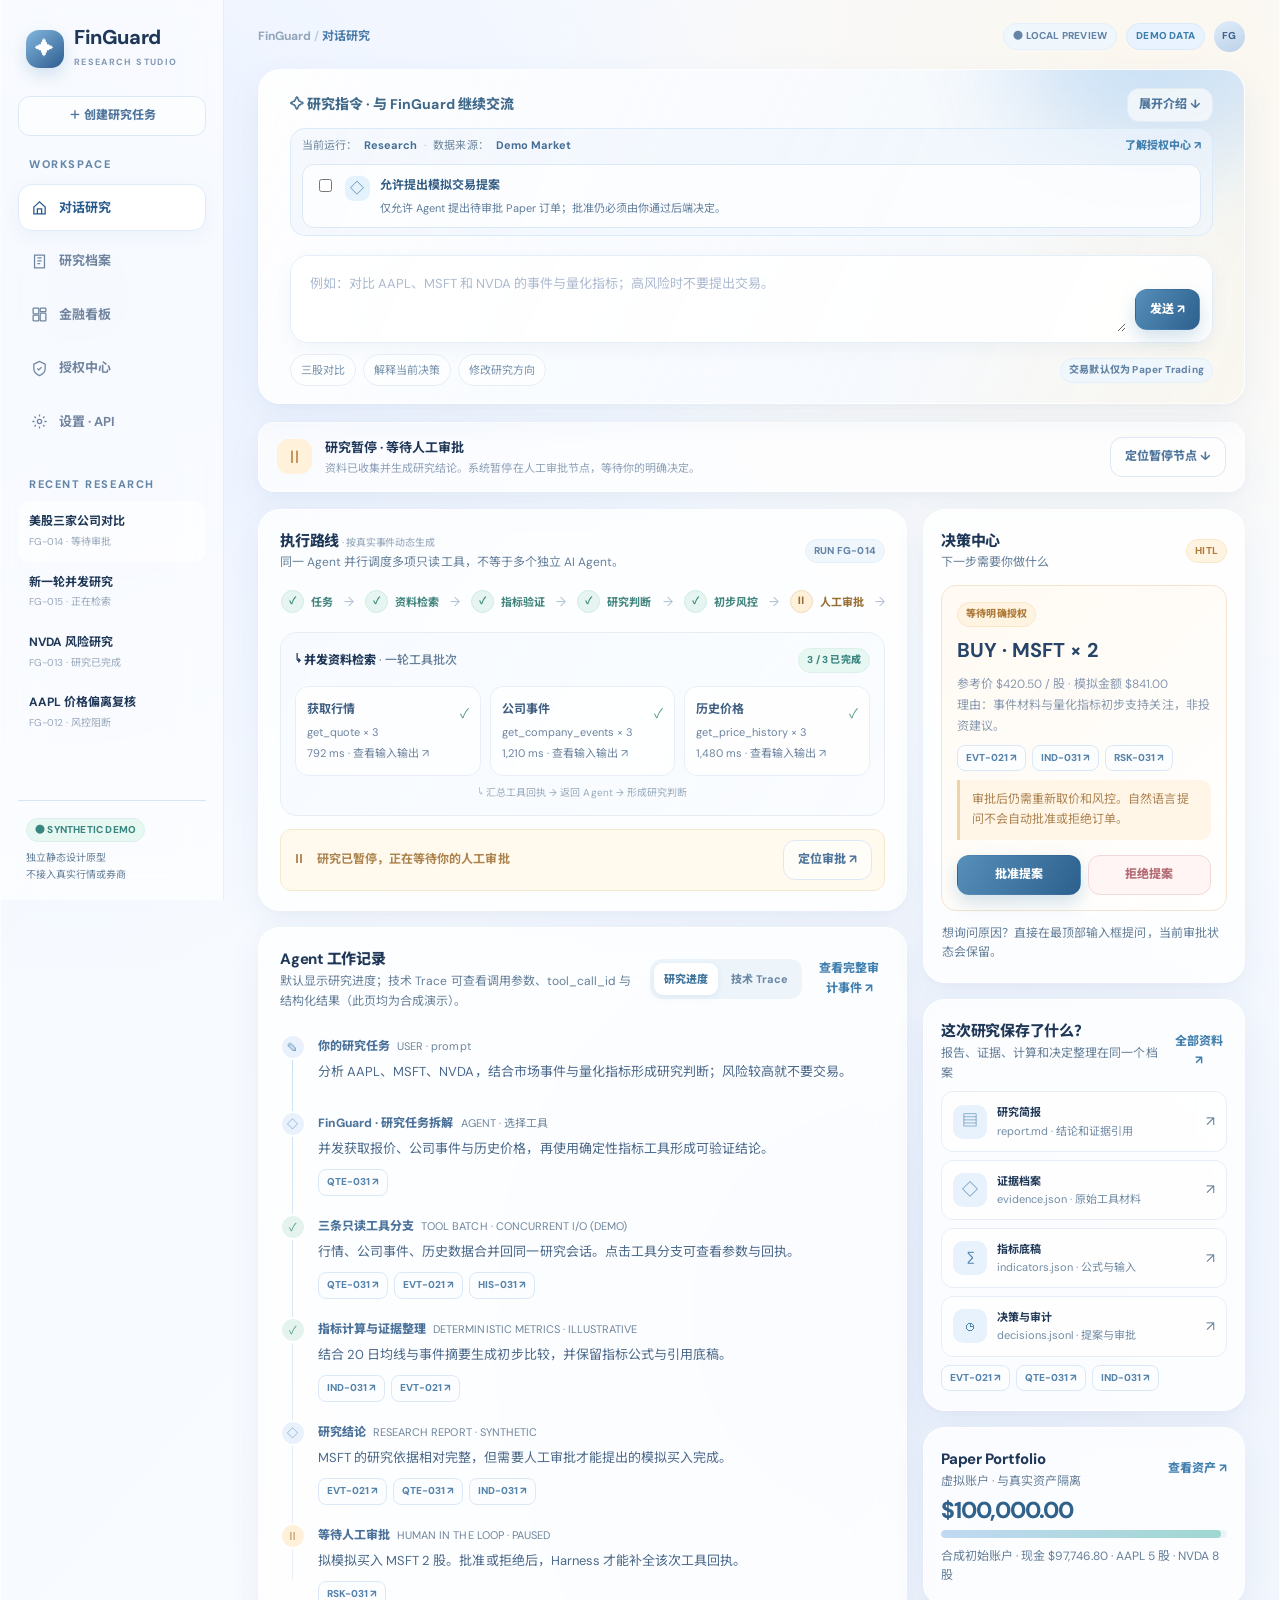
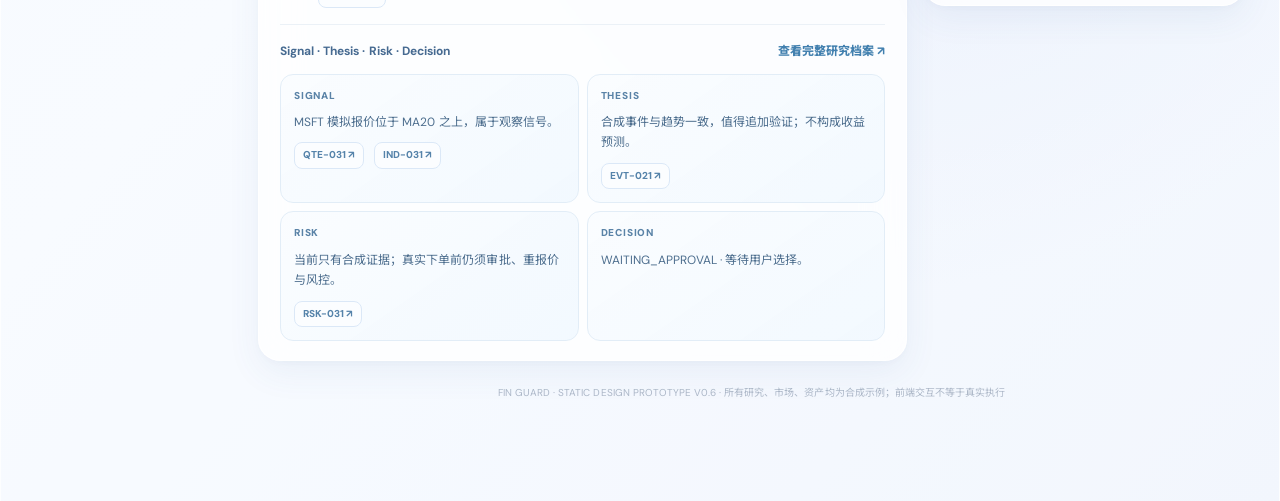
==== docs/index.html @ ef6d0bd1 "Publish original-layout static showcase and Chinese-first bilingual README" ====
<!DOCTYPE html>

<html lang="zh-CN">
<head>
<meta charset="utf-8"/><meta content="width=device-width,initial-scale=1" name="viewport"/>
<title>FinGuard Research Studio v0.6 · Research / Authorization</title>
<style>
@import url('https://fonts.googleapis.com/css2?family=DM+Sans:wght@400;500;600;700;800&family=Noto+Sans+SC:wght@400;500;600;700;800&display=swap');
:root{--ink:#203858;--muted:#8392aa;--mid:#596f8e;--blue:#407da9;--navy:#214c79;--mint:#368d81;--danger:#bf6876;--orange:#c18c4e;--line:rgba(139,162,195,.21);--paper:rgba(255,255,255,.77);--panel:rgba(255,255,255,.69);--shadow:0 12px 34px rgba(55,96,154,.07),0 3px 8px rgba(73,104,139,.027);--radius:22px}
*{box-sizing:border-box}html{scroll-behavior:smooth}body{margin:0;min-height:100vh;background:radial-gradient(circle at 6% 14%,#e2ecff 0,transparent 32%),radial-gradient(circle at 90% 4%,#fef5e5 0,transparent 27%),radial-gradient(circle at 70% 62%,#e2eafa 0,transparent 37%),linear-gradient(130deg,#f4f8ff,#f8fbff 52%,#eff4fc);color:var(--ink);font:14px/1.65 'DM Sans','Noto Sans SC',sans-serif;letter-spacing:.03px}button,input,textarea,select{font:inherit}button{cursor:pointer}button:disabled{opacity:.55;cursor:not-allowed}button:focus-visible,input:focus-visible,textarea:focus-visible,select:focus-visible{outline:3px solid #82b6e6;outline-offset:2px}
a{color:inherit;text-decoration:none}.hidden{display:none!important}.app{min-height:100vh;display:flex;max-width:1900px;margin:auto;border-inline:1px solid rgba(255,255,255,.8);background:rgba(247,250,255,.36);box-shadow:0 0 90px rgba(102,147,199,.075)}.side{width:223px;min-width:223px;background:rgba(255,255,255,.58);border-right:1px solid rgba(166,189,215,.21);padding:26px 17px 17px;display:flex;flex-direction:column;position:sticky;top:0;height:100vh;backdrop-filter:blur(22px);z-index:20}.brand{display:flex;align-items:center;gap:10px;padding:0 8px 24px}.brandicon{height:38px;width:38px;display:grid;place-items:center;border-radius:13px;color:#fff;background:linear-gradient(140deg,#83b7dd,#2e5d91);box-shadow:0 7px 16px #8fb6d45e;font-size:19px}.brandname{font-weight:800;letter-spacing:-.4px;font-size:20px;line-height:1.15}.brand small{font-size:9px;letter-spacing:1.35px;color:#859bb4;font-weight:800}.eyebrow{font-size:10px;color:#9aaac0;letter-spacing:1.6px;font-weight:800;text-transform:uppercase}.navsection{margin:19px 11px 8px}.navitem{display:flex;align-items:center;gap:11px;border:1px solid transparent;color:#7185a0;padding:12px;border-radius:14px;width:100%;background:transparent;text-align:left;margin:3px 0;font-weight:700;font-size:13px}.navitem svg{width:17px;height:17px;stroke:currentColor;flex-shrink:0}.navitem.active{background:rgba(255,255,255,.92);border-color:#dfebf8;color:#285b8d;box-shadow:0 5px 17px #6e9cc515}.navitem:hover{background:#fff9}.runitem{display:block;width:100%;text-align:left;border:0;background:transparent;border-radius:12px;padding:11px;color:var(--ink)}.runitem b{font-size:12px;display:block}.runitem span{display:block;font-size:10px;color:#98a7ba;margin-top:2px}.runitem.active,.runitem:hover{background:#fff9}.sidebottom{margin-top:auto;border-top:1px solid #d8e5f1;padding:16px 8px 0}.chip{display:inline-flex;align-items:center;gap:5px;padding:4px 9px;border-radius:999px;font-size:10px;font-weight:800;letter-spacing:.2px;background:#eff6fc;color:#6384a6;border:1px solid #e5f0fa}.chip.teal{background:#e7f7f1;color:#38867f;border-color:#dcf0e9}.chip.orange{background:#fff3e2;color:#af7b39;border-color:#fae6c9}.chip.red{background:#fff0f1;color:#ba6c73;border-color:#f4dddf}.chip.blue{background:#e8f3ff;color:#3c7daa;border-color:#daeaf8}.chip.tiny{font-size:9px;padding:3px 8px}.sidebottom .muted{font-size:10px;margin-top:8px}.main{min-width:0;flex:1;padding:0 34px 75px}.topbar{display:flex;align-items:center;justify-content:space-between;padding:21px 0 17px}.crumb{color:#91a4b9;font-size:12px;font-weight:700}.crumb strong{color:#4979a6}.topright{display:flex;align-items:center;gap:9px}.avatar{width:31px;height:31px;border-radius:50%;display:grid;place-items:center;background:linear-gradient(160deg,#deedf8,#bed1e9);color:#42618c;font-size:10px;font-weight:800}.content{max-width:1470px;margin:0 auto}.panel{background:var(--paper);border:1px solid rgba(255,255,255,.95);box-shadow:var(--shadow);border-radius:var(--radius);backdrop-filter:blur(20px)}.page{display:none}.page.active{display:block}.between{display:flex;align-items:center;justify-content:space-between;gap:12px}.muted{color:var(--muted)}.small{font-size:12px}.xsmall{font-size:11px}.h1{font-size:29px;font-weight:800;letter-spacing:-1px;line-height:1.38;margin:7px 0 6px}.subhead{font-size:13px;color:#8b9bb2}.heading{font-size:15px;font-weight:800;letter-spacing:-.23px}.headline{font-size:18px;font-weight:800;line-height:1.5}.btn{border:1px solid #dce8f4;background:#fff9;color:#50769d;display:inline-flex;align-items:center;justify-content:center;gap:7px;padding:9px 14px;border-radius:12px;font-weight:800;font-size:12px;min-height:37px;white-space:nowrap}.btn:hover{background:#f6fbff;transform:translateY(-1px)}.btn.primary{color:white;background:linear-gradient(120deg,#568fb9,#2d608d);border-color:transparent;box-shadow:0 8px 18px #4b8db53f}.btn.primary:hover{filter:brightness(1.05)}.btn.danger{background:#fff5f4;color:#b46b74;border-color:#f1d9d9}.btn.ghost{border:0;background:transparent}.btn.flat{background:#edf5fc}.btn:active{transform:translateY(0)}.iconbtn{border:0;background:transparent;color:#7e97b0;font-size:17px;padding:4px 7px}.link{border:0;padding:0;background:none;color:#4280af;font-weight:800;font-size:12px;cursor:pointer}.link:hover{text-decoration:underline}.tagline{font-size:10px;color:#6191bd;letter-spacing:1.45px;font-weight:800}.hero{position:relative;padding:29px 31px 26px;overflow:hidden;background:linear-gradient(115deg,rgba(255,255,255,.92),rgba(245,249,255,.76) 65%,rgba(248,245,235,.73))}.hero:after{content:"";position:absolute;width:290px;height:210px;right:-60px;top:-120px;background:#b9d7f6b9;filter:blur(55px);border-radius:50%;pointer-events:none}.hero>*{position:relative;z-index:1}.compose{display:flex;align-items:stretch;gap:9px;background:rgba(255,255,255,.87);padding:10px;border-radius:18px;border:1px solid #e5eef9;box-shadow:0 6px 17px rgba(75,111,150,.055);margin:19px 0 11px}.compose textarea{min-height:66px;max-height:180px;resize:vertical;border:0;outline:0;background:transparent;color:var(--ink);width:100%;padding:7px 9px;line-height:1.65;font-size:13px}.compose textarea::placeholder{color:#acbad0}.compose .btn{align-self:flex-end;min-height:41px;margin:0 2px 2px 0;border-radius:12px}.quick{display:flex;gap:7px;flex-wrap:wrap}.quick button{padding:6px 10px;border-radius:999px;border:1px solid #e6edf7;background:#ffffff80;color:#7590ab;font-size:11px;cursor:pointer}.quick button:hover{background:#fff;color:#3c6f9a}.statusbar{display:flex;align-items:center;gap:13px;background:rgba(255,255,255,.66);border:1px solid #ffffffbd;padding:13px 18px;border-radius:16px;margin:18px 0 17px;box-shadow:var(--shadow)}.statusicon{width:35px;height:35px;border-radius:12px;background:#fff1da;color:#b9833f;display:grid;place-items:center;font-size:17px;flex-shrink:0}.statusicon.ok{background:#e2f4ed;color:#438a72}.statusicon.run{background:#e5f0ff;color:#5288bc}.statusicon.no{background:#fff0ee;color:#bb7373}.statusbar .text{flex:1;min-width:0}.statusbar .text b{font-size:13px}.statusbar .text small{color:#8ea1b7;font-size:11px;display:block}.workgrid{display:grid;grid-template-columns:minmax(0,1fr) 322px;gap:16px;align-items:start}.stack{display:flex;flex-direction:column;gap:16px;min-width:0}.cardpad{padding:19px 21px}.stageflow{display:flex;align-items:center;gap:4px;overflow-x:auto;scrollbar-width:thin;padding:17px 1px 12px}.stage{display:flex;align-items:center;gap:7px;white-space:nowrap;min-width:max-content;flex-shrink:0;color:#a0afbf;font-size:11px;font-weight:750}.stage .num{border-radius:50%;height:23px;width:23px;display:grid;place-items:center;border:1px solid #d9e5ef;background:#f5f9fd;font-size:10px}.stage.done{color:#43857f}.stage.done .num{background:#e6f5f1;border-color:#cfebe1;color:#3f8d7b}.stage.now{color:#986e35}.stage.now .num{background:#fff0d9;border-color:#f0dcbd}.arr{padding:0 7px;color:#afc1d4;font-size:13px}.lane{border:1px solid #e7edf5;border-radius:17px;background:linear-gradient(125deg,#f6faffdd,#f8fbffba);padding:15px 14px 14px;margin-top:7px}.lanehead{display:flex;justify-content:space-between;align-items:center;gap:8px;font-size:12px;font-weight:800}.branchgrid{display:grid;grid-template-columns:repeat(3,minmax(0,1fr));gap:9px;margin-top:13px}.branch{background:#ffffffcb;border:1px solid #e8eff9;text-align:left;border-radius:13px;padding:12px 11px;min-height:90px;color:#405f82;transition:.17s}.branch:hover{box-shadow:0 9px 19px rgba(90,129,170,.1);transform:translateY(-2px)}.branch b{font-size:12px;display:block}.branch span{font-size:10px;color:#94a6bb;display:block;margin-top:4px;line-height:1.5}.branch .state{float:right;color:#4e9985;font-size:13px}.branch.wait .state{color:#ba934b}.lanefoot{text-align:center;color:#97aabd;font-size:10px;margin-top:9px}.pause-strip{margin-top:13px;border:1px solid #f5e8d1;background:#fff8ebcf;color:#ac834d;display:flex;align-items:center;justify-content:space-between;gap:10px;padding:10px 12px;border-radius:11px;font-size:11px;font-weight:700}.feed{position:relative;padding-top:5px}.feed:before{position:absolute;top:27px;bottom:29px;left:12px;width:1px;background:linear-gradient(#cfe1f0,#e7eff7);content:""}.event{display:flex;align-items:flex-start;gap:12px;margin:18px 0;position:relative}.event:last-child{margin-bottom:3px}.dot{height:26px;width:26px;flex-shrink:0;display:grid;place-items:center;color:#6194bd;background:#e9f2fc;border:2px solid #fff;border-radius:50%;font-size:11px;position:relative;z-index:1}.dot.done{background:#e4f3ed;color:#539b86}.dot.wait{background:#fff0d9;color:#bb8d55}.dot.no{background:#fdecec;color:#bd6e7a}.bubble{flex:1;min-width:0}.eventtitle{font-weight:800;color:#4b729a;font-size:12px}.eventmeta{font-size:10px;color:#9baac0;margin-left:7px}.eventp{font-size:12px;color:#667c98;margin:3px 0 9px}.evidences{display:flex;gap:6px;flex-wrap:wrap;margin-top:8px}.ref{border:1px solid #dbe8f7;background:#fbfdff;color:#5583aa;font-size:10px;font-weight:800;padding:4px 8px;border-radius:8px;cursor:pointer}.ref:hover{border-color:#a6c9e5;background:#eff7ff}.quietbox{background:#f0f6fd;border-left:3px solid #b8d0ed;border-radius:0 10px 10px 0;padding:10px 12px;font-size:11px;color:#7089a4;margin-top:9px}.quietbox.warm{background:#fff6e8;border-color:#edd4a6;color:#ad8351}.rightcard{padding:19px 17px}.approval{border:1px solid #f3e5d0;background:linear-gradient(135deg,#fff9f0d9,#ffffffea);border-radius:15px;padding:15px;margin-top:12px}.approval h3{font-size:20px;margin:7px 0;color:#274568}.approval .desc{font-size:11px;color:#8a9ab0;line-height:1.75}.approval .actions{display:flex;gap:7px;margin-top:15px}.approval .actions .btn{flex:1}.sidefile{display:flex;align-items:center;gap:10px;padding:11px;border:1px solid #e8eef6;border-radius:12px;background:#fff9;margin-top:8px;text-align:left;width:100%;color:var(--ink)}.sidefile:hover{border-color:#b2d1e9;background:#fff}.fileicon{width:34px;height:34px;border-radius:10px;background:#e8f2fd;display:grid;place-items:center;color:#5186ac;font-size:16px;flex-shrink:0}.sidefile b{display:block;font-size:11px}.sidefile small{display:block;color:#a2b1c1;font-size:10px}.portfolio-num{font-size:23px;font-weight:800;letter-spacing:-1px;color:#2f618a}.bar{height:8px;background:#ecf4fb;border-radius:30px;overflow:hidden}.bar>span{display:block;height:100%;background:linear-gradient(90deg,#c1d9f3,#9fd7d1);border-radius:30px}.prompt-panel{display:none;margin:14px 0 4px;padding:13px;border:1px solid #f0dcbd;background:#fff7e8;border-radius:13px;color:#8f6d40;font-size:11px}.prompt-panel.show{display:block}.mini-actions{display:flex;gap:8px;margin-top:10px;flex-wrap:wrap}.dossier-layout{display:grid;grid-template-columns:235px minmax(0,1fr) 280px;gap:16px;align-items:start;margin-top:18px}.doc-list{padding:14px}.docrow{border:1px solid transparent;border-radius:13px;background:transparent;width:100%;text-align:left;padding:12px;color:#4c6d92;margin-top:8px}.docrow.active{border-color:#e2edf9;background:#fff}.docrow:hover{background:#fff}.docrow b{font-size:12px;display:block}.docrow small{font-size:10px;color:#9aaabd}.report{padding:29px}.report h2{font-size:23px;letter-spacing:-.6px;margin:8px 0 10px}.report h3{font-size:14px;margin:21px 0 8px}.report p{font-size:12px;line-height:1.9;color:#647b97}.takeaway{background:linear-gradient(115deg,#eff6fe,#f8fbff);padding:17px;border:1px solid #e8f1fb;border-radius:14px}.claim{margin-top:13px;border-bottom:1px solid #edf1f6;padding-bottom:11px}.claim p{margin:0 0 8px}.source-card{display:block;width:100%;border:1px solid #e5eef7;background:#ffffffc2;border-radius:13px;padding:12px;margin-top:9px;text-align:left;color:#537399}.source-card:hover{background:#fff;border-color:#b3d4ed}.source-card b{font-size:11px;display:block}.source-card small{font-size:10px;color:#96a6bb}.docshelf{padding:17px}.artifact{display:flex;align-items:center;justify-content:space-between;padding:11px 0;border-bottom:1px solid #ecf1f8;gap:8px}.artifact:last-child{border:0}.artifact b{font-size:11px}.artifact small{font-size:10px;color:#9caec3;display:block}.dashboard-top{display:grid;grid-template-columns:repeat(4,minmax(0,1fr));gap:13px;margin-top:20px}.stat{padding:18px 20px}.stat small{font-size:11px;color:#8ea0b7}.stat b{font-size:25px;letter-spacing:-.7px;display:block;margin-top:4px}.stat em{font-style:normal;font-size:10px;color:#86a2b3}.dashgrid{display:grid;grid-template-columns:minmax(0,1.7fr) minmax(270px,.85fr);gap:16px;align-items:start;margin-top:16px}.tickerbar{display:flex;gap:8px;flex-wrap:wrap}.ticker{border:1px solid #dfebf6;color:#6987a3;padding:7px 13px;background:#ffffffad;border-radius:11px;font-weight:800;font-size:11px}.ticker.active{background:#e9f3fe;color:#376e9c;border-color:#cfe3f7}.chart{width:100%;height:223px;margin:12px 0 0}.chart svg{width:100%;height:100%}.stocks{width:100%;border-collapse:collapse;margin-top:12px;font-size:12px}.stocks th{text-align:left;font-size:10px;color:#a4b1c2;font-weight:700;border-bottom:1px solid #e7eef5;padding:9px}.stocks td{padding:11px 9px;border-bottom:1px solid #edf2f7;color:#59718d}.stocks tr:last-child td{border:0}.positive{color:#398b7b!important}.negative{color:#b97577!important}.sources-spot{padding:15px;background:#f5f9fe;border-radius:13px;font-size:12px;color:#6d86a1}.notice{margin-top:16px;color:#a1aec2;font-size:10px}.footer{padding:24px 0;text-align:center;color:#adb8c8;font-size:10px}.drawer-back{position:fixed;inset:0;background:rgba(45,66,99,.28);backdrop-filter:blur(5px);z-index:50;display:none}.drawer-back.open{display:block}.drawer{position:absolute;right:0;top:0;bottom:0;width:min(490px,100vw);overflow:auto;background:linear-gradient(155deg,#f9fcff,#edf5fe);box-shadow:-25px 0 55px #34578422;padding:25px 28px}.detail-block{background:#ffffffa8;border:1px solid #e4edf7;border-radius:13px;padding:13px;margin-top:12px}.detail-block h4{margin:0 0 7px;font-size:12px}.detail-block pre{font-size:11px;line-height:1.7;color:#5f7996;white-space:pre-wrap;word-break:break-all;max-height:260px;overflow:auto;margin:0}.detail-meta{display:grid;grid-template-columns:100px minmax(0,1fr);gap:10px;font-size:12px;padding:11px 0;border-bottom:1px solid #e3eef8}.detail-meta span{color:#91a4b9}.detail-meta b{font-weight:700;overflow-wrap:anywhere}.toast{position:fixed;bottom:23px;left:50%;transform:translateX(-50%) translateY(30px);background:#335c83;color:#fff;border-radius:13px;padding:11px 19px;z-index:80;font-size:12px;box-shadow:0 16px 30px #254d7660;opacity:0;transition:opacity .2s,transform .2s;pointer-events:none}.toast.show{opacity:1;transform:translateX(-50%) translateY(0)}.mobilebar{display:none}
@media(max-width:1210px){.main{padding:0 20px 50px}.workgrid{grid-template-columns:minmax(0,1fr) 286px}.dossier-layout{grid-template-columns:200px minmax(0,1fr)}.dossier-layout>.stack:last-child{grid-column:1/-1;display:grid;grid-template-columns:repeat(2,minmax(0,1fr))}.dashgrid{grid-template-columns:1fr}}
@media(max-width:980px){.side{width:73px;min-width:73px;padding-inline:9px}.brand{padding-inline:8px}.brandname,.brand small,.side .navsection,.navitem span,.sidebottom,.side .runitem,.side #newTaskBtn span{display:none}.navitem{justify-content:center;padding:13px 9px}.navitem svg{width:19px;height:19px}.workgrid{grid-template-columns:1fr}.rightcol{display:grid;grid-template-columns:repeat(2,minmax(0,1fr));gap:14px}.rightcol>.panel:last-child{grid-column:1/-1}}
@media(max-width:670px){body{font-size:13px}.app{display:block}.side{display:none}.main{padding:0 12px 90px}.topbar{padding:13px 5px 13px}.h1{font-size:23px}.hero{padding:21px 17px}.hero .subhead{font-size:11px}.compose textarea{min-height:70px}.statusbar{align-items:flex-start;padding:12px}.statusbar .text b{font-size:12px}.statusbar .text small{font-size:10px}.workgrid,.rightcol,.dossier-layout,.dashgrid{display:block}.stack,.rightcol{display:flex;flex-direction:column;gap:13px}.workgrid>.rightcol{margin-top:13px}.dossier-layout>.panel,.dossier-layout>.stack{margin-top:13px}.dossier-layout>.stack:last-child{display:flex}.cardpad{padding:17px 15px}.branchgrid{grid-template-columns:1fr;gap:6px}.branch{min-height:54px;padding:8px 10px}.branch span{display:inline;margin-left:4px}.panel{border-radius:19px}.pause-strip{align-items:flex-start}.dashboard-top{grid-template-columns:repeat(2,minmax(0,1fr));gap:9px}.stat{padding:14px}.stat b{font-size:19px}.stocks{font-size:11px}.report{padding:20px 17px}.mobilebar{position:fixed;left:0;right:0;bottom:0;padding:9px 10px calc(9px + env(safe-area-inset-bottom));background:#fffffff0;display:flex;justify-content:space-around;z-index:30;border-top:1px solid #e2edf8;backdrop-filter:blur(18px)}.mobilebar button{border:0;background:transparent;display:flex;align-items:center;flex-direction:column;gap:1px;color:#899eb5;font-size:10px;font-weight:700}.mobilebar button.active{color:#3a78aa}.mobilebar span{font-size:20px}.footer{padding-bottom:23px}.stageflow{gap:0}.topright .chip:nth-child(1){display:none}.pause-strip .btn{padding:7px}}

/* FinGuard v0.5: configuration UX follows the original glass design. Static preview only. */
.settings-head{padding:30px 31px;margin-bottom:17px;background:linear-gradient(125deg,rgba(255,255,255,.93),rgba(239,247,255,.82) 65%,rgba(255,247,229,.64));position:relative;overflow:hidden}
.settings-head:after{content:'';position:absolute;width:270px;height:270px;border-radius:50%;filter:blur(45px);background:rgba(169,207,247,.28);right:-70px;top:-150px;pointer-events:none}
.settings-head>*{position:relative;z-index:1}
.settings-status{display:flex;flex-wrap:wrap;gap:9px;margin-top:18px}
.settings-status span{background:rgba(255,255,255,.73);border:1px solid #e4edf8;border-radius:12px;padding:8px 12px;font-size:11px;color:#7187a5;box-shadow:0 4px 12px #7fa5c50b}
.settings-status strong{color:#3b638f}
.settings-layout{display:grid;grid-template-columns:minmax(0,1.65fr) minmax(260px,1fr);gap:16px;align-items:start}
.settings-col{display:flex;flex-direction:column;gap:16px;min-width:0}
.settings-card{padding:24px;backdrop-filter:blur(22px)}
.settings-cardhead{display:flex;align-items:center;justify-content:space-between;gap:12px;margin-bottom:18px}
.settings-cardhead small{display:block;font-size:11px;color:#91a1b5;font-weight:500;margin-top:2px}
.settings-sectionlabel{font-size:10px;font-weight:800;letter-spacing:1.2px;color:#8a9db6;margin:16px 0 10px}
.setting-field{display:flex;flex-direction:column;gap:6px;margin-bottom:14px;min-width:0}
.setting-field label{font-size:12px;color:#647e9d;font-weight:750}
.setting-field input,.setting-field select{width:100%;background:rgba(255,255,255,.79);border:1px solid #dce8f5;color:#315577;border-radius:13px;padding:12px 13px;outline:none;min-height:45px;box-shadow:inset 0 1px 2px rgba(114,154,190,.025)}
.setting-field input:focus,.setting-field select:focus{border-color:#8cb6e0;box-shadow:0 0 0 3px rgba(105,162,214,.15)}
.setting-field .help{font-size:11px;color:#96a9bd;line-height:1.5}
.setting-grid{display:grid;grid-template-columns:repeat(2,minmax(0,1fr));gap:0 13px}
.setting-inputrow{display:flex;gap:8px;align-items:center}
.setting-inputrow input{min-width:0;flex:1}
.setting-inputrow button{white-space:nowrap;align-self:stretch}
.setting-btnrow{display:flex;align-items:center;flex-wrap:wrap;gap:10px;padding-top:4px}
.setting-choice{display:flex;gap:11px;align-items:flex-start;border:1px solid #e1eaf5;background:rgba(255,255,255,.67);padding:14px;border-radius:15px;cursor:pointer;transition:.2s}
.setting-choice+.setting-choice{margin-top:9px}
.setting-choice:hover{border-color:#b9d4f0;background:#fff}
.setting-choice input{accent-color:#538dbd;margin-top:4px}
.setting-choice b{display:block;color:#375c80;font-size:13px}
.setting-choice small{display:block;font-size:11px;color:#8ca0b5;line-height:1.6;margin-top:3px}
.setting-choice.active{border-color:#9bc5e8;background:#edf7ffbb}
.setting-note{border-radius:14px;background:rgba(239,246,255,.88);border:1px solid #dfeaf7;padding:12px 13px;font-size:12px;color:#617d9c;line-height:1.75}
.setting-note.warn{background:rgba(255,248,235,.82);border-color:#f3e6d1;color:#9b7b48}
.setting-note.good{background:rgba(235,250,247,.88);border-color:#d7eee9;color:#368b80}
.setting-checklist{display:flex;flex-direction:column;gap:11px;font-size:12px;color:#617d99}
.setting-checklist div{display:flex;gap:8px;align-items:flex-start}
.setting-icon{color:#6f9cbc;font-weight:800}
.setting-summary{background:rgba(250,253,255,.72);border:1px solid #e5edf6;border-radius:14px;padding:14px;font-size:12px;color:#6e86a0;line-height:1.85}
.setting-summary .keyvalue{display:flex;justify-content:space-between;gap:12px;border-bottom:1px solid #e9f0f7;padding:7px 0}
.setting-summary .keyvalue:last-child{border:0}
.setting-summary b{color:#355e84;font-weight:800}
.setting-code{margin:0;white-space:pre-wrap;overflow-wrap:anywhere;background:#edf4fb;color:#58779a;border-radius:13px;padding:13px;font:11px/1.8 ui-monospace,SFMono-Regular,Consolas,monospace}
.setting-onboard{display:flex;gap:10px;align-items:flex-start;padding:12px 0;border-bottom:1px solid #edf2f7}
.setting-onboard:last-child{border:0}
.setting-num{display:grid;place-items:center;width:27px;height:27px;flex-shrink:0;border-radius:10px;background:#e4f0fb;color:#5784b3;font-size:11px;font-weight:850}
.setting-onboard b{display:block;font-size:12px;color:#476786}
.setting-onboard small{display:block;font-size:11px;color:#92a5b7;line-height:1.7;margin-top:2px}
#settingsPreviewKeyStatus{word-break:break-word}
@media(max-width:1050px){.settings-layout{grid-template-columns:1fr}}
@media(max-width:670px){.settings-head{padding:23px 18px}.settings-card{padding:18px}.setting-grid{grid-template-columns:1fr}.setting-btnrow{align-items:stretch}.setting-btnrow .btn{flex:1}.settings-status{gap:6px}.settings-status span{font-size:10px}.settings-layout{gap:12px}}



/* FinGuard v0.6 delta: v0.5 visual system retained; readable, calm controls */
.xsmall{font-size:12px;color:#627d99}.muted{color:#657f99}.eyebrow{color:#6687a7;font-size:11px}.tagline{font-size:11px}.subhead{color:#637f9f;font-size:14px}.chip.tiny{font-size:10px}.eventmeta{font-size:11px;color:#6e859c}.eventp{font-size:13px;color:#4b698b;line-height:1.8}.approval .desc,.quietbox,.pause-strip{font-size:12px}.branch span{font-size:11px;color:#6d849f}.source-card small,.artifact small,.docrow small,.sidefile small{font-size:11px;color:#718ba4}.settings-cardhead small,.setting-choice small,.setting-onboard small{color:#70869f;font-size:12px}.notice{color:#68839f;font-size:12px}.setting-note{line-height:1.7}.btn:disabled, input:disabled,select:disabled{cursor:not-allowed}.btn:disabled{transform:none!important;filter:none!important;opacity:.56}.setting-choice.unavailable{background:#f3f7fb9c;border-color:#e5ebf2;opacity:.66;cursor:not-allowed}.setting-choice.unavailable input{pointer-events:none}.setting-choice.unavailable b{color:#6b849d}
.hero-toolbar{display:flex;justify-content:flex-end;align-items:center;gap:12px;margin-bottom:4px}.hero-toggle{background:#f4f8fbdc;border-color:#e3ebf5;min-height:31px;padding:6px 11px}.hero-compact-title{margin-right:auto;font-weight:800;color:#416989;font-size:14px}.hero.collapsed{padding-top:18px;padding-bottom:17px}.hero.collapsed .hero-intro{display:none}.hero.collapsed .hero-compact-title{display:block}.hero-intro .subhead{margin-bottom:0}
.run-mode-wrap{margin-top:15px;background:rgba(239,246,253,.6);border:1px solid rgba(217,233,248,.85);border-radius:15px;padding:13px 14px}.run-mode-head{display:flex;justify-content:space-between;gap:10px;align-items:start}.run-mode-head b{display:block;font-size:13px;color:#496d90}.run-mode-head small{display:block;font-size:11px;margin-top:4px;color:#6c86a1}.mode-options{display:grid;grid-template-columns:1fr 1fr;gap:10px;margin-top:11px}.mode-option{display:flex;gap:10px;align-items:flex-start;border:1px solid #dce8f5;border-radius:12px;background:rgba(255,255,255,.73);padding:11px 12px}.mode-option.selected{border-color:#bddaf0;background:rgba(244,251,255,.95);box-shadow:0 3px 10px #8ab4da1a}.mode-option input{accent-color:#568fb9;margin-top:3px;flex-shrink:0}.mode-icon{display:grid;place-items:center;min-width:25px;height:25px;border-radius:9px;background:#e4f2fc;color:#467da9}.mode-option b{display:block;font-size:12px;color:#355e85}.mode-option small{display:block;font-size:11px;color:#617e9d;line-height:1.5;margin-top:4px}.mode-option em{font-size:10px;font-style:normal;background:#f0f4f8;border:1px solid #e0e8f2;padding:2px 6px;border-radius:10px;color:#7a92a9}.mode-option.unavailable{opacity:.65;cursor:not-allowed}.mode-option.unavailable *{cursor:not-allowed}.mode-info{margin-top:10px;font-size:11px;color:#6e879e;display:flex;align-items:center;gap:7px;flex-wrap:wrap}.mode-info strong{color:#456e95}.mode-info .link{font-size:11px;margin-left:auto}.mode-separator{opacity:.55}.trace-switch{display:inline-flex;gap:3px;align-items:center;border-radius:12px;background:#edf5fb;padding:4px;flex-shrink:0}.trace-pill{border:0;background:none;border-radius:9px;color:#6b88a4;padding:7px 10px;font-size:11px;font-weight:800}.trace-pill.active{background:#fff;color:#3d729b;box-shadow:0 2px 7px #567caa19}.decision-inline{border-top:1px solid #ebf1f7;margin-top:16px;padding-top:17px;color:#466a91;font-size:12px}.decision-quads{display:grid;grid-template-columns:repeat(2,minmax(0,1fr));gap:11px}.decision-quads.compact{gap:8px;margin-top:12px}.decision-quad{border:1px solid #e2edf7;border-radius:13px;background:linear-gradient(145deg,#f9fcffcf,#f0f8ffd4);padding:13px}.decision-quad .decision-label{font-size:10px;letter-spacing:.8px;color:#5a83a7;font-weight:850}.decision-quad p{font-size:12px;line-height:1.7;margin:8px 0;color:#4d6e8e}.decision-quad .ref{margin-right:4px;margin-top:2px}.report-decision-panel{border-radius:16px;background:#ffffff78;border:1px solid #dce9f5;padding:16px;margin:17px 0}.trace-list{display:flex;flex-direction:column;gap:10px;margin-top:12px}.trace-entry{border:1px solid #e2ebf6;background:#f9fcffb5;border-radius:13px;padding:12px 14px}.trace-entry summary{cursor:pointer;font-size:12px;font-weight:750;color:#467397;line-height:1.6}.trace-entry pre{white-space:pre-wrap;word-break:break-word;background:#eff6fd;border-radius:10px;padding:13px;font-size:11px;line-height:1.65;overflow:auto;color:#55728e}.trace-entry .trace-meta{color:#849bb1;font-size:11px;margin-top:5px}.preview-note{padding:14px;border-radius:12px;background:#fff9ebd9;border:1px solid #f2e8d4;color:#8b744b;font-size:12px;line-height:1.7}.empty-state{border:1px dashed #d5e5f4;padding:17px;border-radius:13px;background:#f9fcff;line-height:1.8;color:#547796;font-size:12px}.holdings-area{margin-top:18px;border-top:1px solid #e8f0f7;padding-top:15px}.holdings-area b{font-size:12px;color:#426786}.holding-line{display:grid;grid-template-columns:1fr auto auto;gap:12px;padding:11px 0;border-bottom:1px solid #e7eef7;font-size:12px;color:#607e99}.holding-line:last-child{border:0}.holding-line strong{color:#375f84}.validation-levels{display:grid;grid-template-columns:repeat(3,1fr);gap:8px;margin-top:12px}.validation-levels>div{background:#f1f7fe;border-radius:11px;padding:11px}.validation-levels span{display:block;color:#6e849b;font-size:11px}.validation-levels b{display:block;color:#4b7899;font-size:11px;margin-top:7px}.validation-levels b.pending-check{color:#9a865f}.auth-layout{display:grid;grid-template-columns:minmax(0,1.5fr) minmax(270px,.8fr);gap:17px;margin-top:19px}.auth-form-grid{display:grid;grid-template-columns:repeat(2,minmax(0,1fr));gap:12px;margin:16px 0}.auth-form-grid input,.auth-form-grid select{color:#7189a5;background:#f6f9fce3}.auth-head{background:linear-gradient(115deg,rgba(255,255,255,.94),rgba(238,246,255,.87),rgba(247,242,230,.8))}.kill-row{display:flex;justify-content:space-between;gap:12px;align-items:center}.kill-row b{color:#46688b}.kill-row p{font-size:12px;color:#718ca5}.auth-stages{margin-top:16px}.auth-stages>div{display:grid;grid-template-columns:35px 1fr;gap:2px 9px;margin:0 0 18px}.auth-stages>div>span{grid-row:span 2;color:#7da0c1;font-size:13px;font-weight:850}.auth-stages b{font-size:12px;color:#4c7295}.auth-stages small{font-size:11px;color:#738ba2}.authorization-note{margin-top:12px;font-size:12px;color:#7189a4}
@media(max-width:1170px){.trace-switch{order:2}.auth-layout{grid-template-columns:1fr}.workgrid .rightcol{position:static}}
@media(max-width:670px){.workgrid{display:flex;flex-direction:column;gap:13px}.workgrid>.stack:first-child{order:1;width:100%}.workgrid>.rightcol{display:contents}.workgrid>.rightcol #decisionPanel{order:0;width:100%}.workgrid>.rightcol .panel:not(#decisionPanel){order:2;width:100%}.hero-toolbar{margin-bottom:9px}.mode-options{grid-template-columns:1fr}.mode-info .link{margin-left:0}.hero .subhead{font-size:12px}.mode-option small,.run-mode-head small{font-size:12px}.mode-info{font-size:12px}.trace-switch{width:max-content}.decision-quads{grid-template-columns:1fr}.decision-quads.compact{grid-template-columns:1fr}.auth-form-grid{grid-template-columns:1fr}.kill-row{align-items:stretch;flex-direction:column}.validation-levels{grid-template-columns:1fr}.mobilebar{overflow-x:auto;justify-content:space-between;gap:9px}.mobilebar button{flex:0 0 auto;min-width:54px;font-size:10px}.approval .desc{font-size:13px}.rightcol #decisionPanel{border-color:#d9e9f7}.statusbar .text small{font-size:12px}.statusbar .text b{font-size:13px}.trace-pill{font-size:11px}}

.hero.collapsed .run-mode-head,.hero.collapsed .mode-options{display:none}
.hero.collapsed .run-mode-wrap{margin-top:6px;padding:7px 11px}
.hero.collapsed .mode-info{margin-top:0}
@media(max-width:670px){.hero.collapsed{padding-top:14px;padding-bottom:14px}.hero.collapsed .compose{margin:10px 0 8px}.hero.collapsed .compose textarea{min-height:50px}.hero.collapsed .quick{display:none}.hero.collapsed .run-mode-wrap{padding:7px 9px}}
</style>
</head>
<body>
<div class="app">
<aside class="side">
<div class="brand"><div class="brandicon">✦</div><div><div class="brandname">FinGuard</div><small>RESEARCH STUDIO</small></div></div>
<button class="btn" id="newTaskBtn" style="width:100%"><span>＋ 创建研究任务</span><span class="hidden">＋</span></button>
<div class="eyebrow navsection">WORKSPACE</div>
<button class="navitem active" data-page="workspace"><svg fill="none" stroke-width="1.8" viewbox="0 0 24 24"><path d="M4 11.5 12 4l8 7.5V21H4z"></path><path d="M9 21v-7h6v7"></path></svg><span>对话研究</span></button>
<button class="navitem" data-page="library"><svg fill="none" stroke-width="1.8" viewbox="0 0 24 24"><path d="M5 3h14v18H5zM9 7h6M9 11h6M9 15h4"></path></svg><span>研究档案</span></button>
<button class="navitem" data-page="dashboard"><svg fill="none" stroke-width="1.8" viewbox="0 0 24 24"><rect height="8" rx="1" width="8" x="3" y="3"></rect><rect height="5" rx="1" width="8" x="13" y="3"></rect><rect height="11" rx="1" width="8" x="13" y="10"></rect><rect height="8" rx="1" width="8" x="3" y="13"></rect></svg><span>金融看板</span></button>
<button aria-label="授权中心" class="navitem" data-page="authorization"><svg fill="none" stroke-width="1.8" viewbox="0 0 24 24"><path d="M12 2 4 6v6c0 5 3 8 8 10 5-2 8-5 8-10V6z"></path><path d="m9 12 2 2 4-4"></path></svg><span>授权中心</span></button><button class="navitem" data-page="settings"><svg fill="none" stroke-width="1.8" viewbox="0 0 24 24"><circle cx="12" cy="12" r="3"></circle><path d="M12 2v3m0 14v3M2 12h3m14 0h3M4.9 4.9l2.1 2.1m10 10 2.1 2.1M4.9 19.1 7 17m10-10 2.1-2.1"></path></svg><span>设置 · API</span></button>
<div class="eyebrow navsection" style="margin-top:27px">RECENT RESEARCH</div>
<button class="runitem active" data-run="pending"><b>美股三家公司对比</b><span>FG-014 · 等待审批</span></button>
<button class="runitem" data-run="running"><b>新一轮并发研究</b><span>FG-015 · 正在检索</span></button>
<button class="runitem" data-run="complete"><b>NVDA 风险研究</b><span>FG-013 · 研究已完成</span></button>
<button class="runitem" data-run="blocked"><b>AAPL 价格偏离复核</b><span>FG-012 · 风控阻断</span></button><div id="recentRunsV06"></div>
<div class="sidebottom"><span class="chip teal tiny">● SYNTHETIC DEMO</span><div class="muted">独立静态设计原型<br/>不接入真实行情或券商</div></div>
</aside>
<main class="main"><div class="content">
<div class="topbar"><div class="crumb">FinGuard <span style="color:#c2cfdd">/</span> <strong id="breadcrumb">对话研究</strong></div><div class="topright"><span class="chip">● LOCAL PREVIEW</span><span class="chip blue">DEMO DATA</span><div class="avatar">FG</div></div></div>
<section class="page active" id="workspace">
<div class="hero panel"><div class="hero-toolbar"><span class="hero-compact-title" hidden="" id="heroCompactTitle">✧ 研究指令 · 与 FinGuard 继续交流</span><button aria-controls="heroIntro" aria-expanded="true" class="btn hero-toggle" id="heroToggle" type="button">收起介绍 ↑</button></div><div class="hero-intro" id="heroIntro"><div class="tagline">YOUR RESEARCH COPILOT · 研究即对话</div><h1 class="h1">从一个问题开始，<span style="color:#568cb9">让研究有迹可循。</span></h1><div class="subhead">查证据、看并发进度、审阅决策。每份研究都自动沉淀为可复核的档案。</div></div>
<div class="run-mode-wrap" id="runModeWrap">
<div class="run-mode-head"><div><b>任务运行模式</b><small>运行模式 = 行动权限；数据来源 = Demo / Live。当前 HTML 仅可操作预览，不执行模型。</small></div><span class="chip teal tiny">Research 默认可用</span></div>
<div aria-label="运行模式选择" class="mode-options" role="group">
<label class="mode-option selected" id="researchModeLabel"><input checked="" name="taskRunMode" type="radio" value="research"/><span class="mode-icon">✧</span><span><b>Research</b><small>事件 + 量化研究 · 可提出需人工审批的 Paper 提案</small></span></label>
<label aria-disabled="true" class="mode-option unavailable" id="autoPaperModeLabel"><input disabled="" name="taskRunMode" type="radio" value="auto_paper"/><span class="mode-icon">◇</span><span><b>Auto Paper <em>未开放</em></b><small>未来：受限授权自动模拟买卖；目前不可选择或执行</small></span></label>
</div>
<div class="mode-info">当前运行：<strong id="activeRunMode">Research</strong><span class="mode-separator">·</span>数据来源：<strong>Demo Market</strong><button class="link" data-page="authorization" type="button">了解授权中心 ↗</button></div>
<label class="mode-option" id="proposalPermissionOption" style="margin-top:10px"><input id="allowPaperOrderProposals" type="checkbox"/><span class="mode-icon">◇</span><span><b>允许提出模拟交易提案</b><small>仅允许 Agent 提出待审批 Paper 订单；批准仍必须由你通过后端决定。</small></span></label>
</div><div class="compose"><textarea aria-label="研究指令" id="promptInput" placeholder="例如：对比 AAPL、MSFT 和 NVDA 的事件与量化指标；高风险时不要提出交易。"></textarea><button class="btn primary" id="sendBtn">发送 ↗</button></div>
<div class="between" style="flex-wrap:wrap;gap:8px"><div class="quick"><button data-quick="比较三只股票的事件与指标，并给出可核验的研究结论。">三股对比</button><button data-quick="解释当前 MSFT 订单的依据与风险，不要批准或拒绝。">解释当前决策</button><button data-quick="不买 MSFT 了，转而研究 AAPL；暂时不要交易。">修改研究方向</button></div><span class="chip tiny">交易默认仅为 Paper Trading</span></div>
<div class="prompt-panel" id="promptResolution"><b>你正在修改待审批任务</b><div id="promptResolutionText">现有订单仍待审批，新的研究要求不能悄悄替代当前审批。</div><div class="mini-actions"><button class="btn primary" id="rejectAndContinue">拒绝旧提案并继续研究</button><button class="btn" id="keepAndNote">只记录新要求，保留提案</button></div></div>
</div>
<div class="statusbar" id="statusbar"><div class="statusicon" id="statusIcon">Ⅱ</div><div class="text"><b id="statusTitle">FinGuard 正等待你审阅模拟订单</b><small id="statusDescription">资料已经收集并生成初步研究结论。任务停在人工审批，不是错误。</small></div><button class="btn" id="goPause">定位暂停节点 ↓</button></div>
<div class="workgrid">
<div class="stack">
<div class="panel cardpad" id="workflowPanel"><div class="between"><div><div class="heading">执行路线 <span style="font-size:10px;color:#a1b1c2;font-weight:500">· 按真实事件动态生成</span></div><div class="muted xsmall">同一 Agent 并行调度多项只读工具，不等于多个独立 AI Agent。</div></div><span class="chip tiny" id="runIdBadge">RUN FG-014</span></div><div class="stageflow" id="stageflow"></div><div class="lane"><div class="lanehead"><div>↳ 并发资料检索 <span class="muted xsmall" style="font-weight:500">· 一轮工具批次</span></div><span class="chip teal tiny" id="branchBadge">3 / 3 已完成</span></div><div class="branchgrid" id="branchGrid"></div><div class="lanefoot">↳ 汇总工具回执 → 返回 Agent → 形成研究判断</div></div><div class="pause-strip" id="flowAlert"><span>Ⅱ　目前停在「人工审批」，等待明确决定</span><button class="btn" id="flowJump" style="min-height:28px">查看提案 ↗</button></div></div>
<div class="panel cardpad"><div class="between"><div><div class="heading">Agent 工作记录</div><div class="muted xsmall">默认显示研究进度；技术 Trace 可查看调用参数、tool_call_id 与结构化结果（此页均为合成演示）。</div></div><div aria-label="工作记录显示方式" class="trace-switch" role="group"><button aria-pressed="true" class="trace-pill active" id="progressViewBtn" type="button">研究进度</button><button aria-pressed="false" class="trace-pill" id="technicalViewBtn" type="button">技术 Trace</button></div><button class="link" id="showTrace">查看完整审计事件 ↗</button></div><div class="feed" id="feed"></div><div class="decision-inline"><div class="between"><b>Signal · Thesis · Risk · Decision</b><button class="link" data-page="library" type="button">查看完整研究档案 ↗</button></div><div class="decision-quads compact" id="workspaceDecisionMatrix"></div></div></div>
</div>
<aside class="stack rightcol">
<div class="panel rightcard" id="decisionPanel"><div class="between"><div><div class="heading">决策中心</div><div class="muted xsmall">下一步需要你做什么</div></div><span class="chip orange tiny" id="decisionTag">HITL</span></div><div id="decisionBody"></div></div>
<div class="panel rightcard"><div class="between"><div><div class="heading">这次研究保存了什么？</div><div class="muted xsmall">报告、证据、计算和决定整理在同一个档案</div></div><button class="link" data-page="library">全部资料 ↗</button></div><div id="shelfPreview"></div><div class="evidences" id="miniEvidence"></div></div>
<div class="panel rightcard"><div class="between"><div><div class="heading">Paper Portfolio</div><div class="muted xsmall">虚拟账户 · 与真实资产隔离</div></div><button class="link" data-page="dashboard">查看资产 ↗</button></div><div class="portfolio-num" id="miniEquity">$100,000.00</div><div class="bar"><span id="miniBar" style="width:100%"></span></div><div class="muted xsmall" id="miniPositions" style="margin-top:9px">现金 $100,000 · MSFT 0 股</div></div>
</aside>
</div>
</section>
<section class="page" id="library">
<div class="between" style="flex-wrap:wrap"><div><div class="tagline">RESEARCH LIBRARY · 知识与证据都留得住</div><h1 class="h1">研究档案</h1><div class="subhead">报告是入口，原始数据、指标底稿和决策记录才是可验证的研究资产。</div></div><div style="display:flex;gap:8px"><button class="btn" id="exportMarkdown">↓ 导出报告 .md</button><button class="btn" id="exportBundle">↓ 导出档案 .json</button></div></div>
<div class="dossier-layout"><div class="panel doc-list"><div class="eyebrow" style="margin:3px 7px 11px">RESEARCH SESSIONS</div><button class="docrow active" data-doc="pending"><b>美国科技股对比研究</b><small>FG-014 · AAPL / MSFT / NVDA</small></button><button class="docrow" data-doc="complete"><b>NVDA 风险审查</b><small>FG-013 · 研究完成</small></button><button class="docrow" data-doc="blocked"><b>AAPL 价格偏离复核</b><small>FG-012 · 风控阻断</small></button><div class="notice" style="padding:10px">演示模式：这些研究记录为预置合成样例，不是联网生成的报告。</div><div id="dynamicDocRows"></div></div>
<article class="panel report"><div class="between"><div class="eyebrow" id="reportLabel">RESEARCH REPORT · FG-014</div><span class="chip blue tiny">SYNTHETIC DATA</span></div><h2 id="reportTitle">美股科技公司：事件与量化交叉研究</h2><div class="muted xsmall" id="reportMeta">观察池 AAPL / MSFT / NVDA · Demo Snapshot T0</div><div class="takeaway" style="margin-top:18px"><div class="eyebrow">EXECUTIVE SUMMARY</div><div class="headline" id="reportSummary" style="margin-top:7px">初步关注 MSFT，但仅在规则允许、人工审批后进行模拟交易。</div><div class="muted small" style="margin-top:7px">结论属于合成场景研究示例，不是投资建议，也不代表真实市场情况。</div></div><div class="report-decision-panel"><div class="between"><div><div class="eyebrow">DECISION INTELLIGENCE · 可核验分析</div><h3 style="margin:5px 0 12px">Signal / Thesis / Risk / Decision</h3></div><span class="chip tiny">SYNTHETIC</span></div><div class="decision-quads" id="reportDecisionMatrix"></div></div><div id="reportClaims"></div><h3>研究局限与反面证据</h3><p id="reportRisks">事件文字并不能证明未来收益；价格趋势可能已反映预期，历史波动率无法消除未来风险。当前只是演示数据。</p><div class="quietbox" id="reportDecision">本次建议：提交模拟买入申请 → 等待人工批准；未批准前虚拟账户保持不变。</div><div class="between" style="margin-top:21px;flex-wrap:wrap"><button class="btn primary" id="backToRun">返回对应任务 ↗</button><button class="btn" id="copyReport">复制报告摘要</button></div></article>
<div class="stack"><div class="panel docshelf"><div class="heading">资料目录</div><div class="muted xsmall">每次研究按 Run ID 整理，不把原始数据埋在聊天里</div><div id="artifactList"></div></div><div class="panel docshelf"><div class="heading">原始证据与出处</div><div class="muted xsmall">点击编号查看来源、时间和回执</div><div id="sourceList"></div></div></div>
</div>
</section>
<section class="page" id="dashboard">
<div class="between" style="flex-wrap:wrap"><div><div class="tagline">FINANCIAL DESK · MARKET &amp; PORTFOLIO</div><h1 class="h1">金融看板</h1><div class="subhead">看资产、看市场，再从数据进入研究任务；这是金融信息视图，不代替 Agent 判断。</div></div><span class="chip blue">SYNTHETIC MARKET · T0</span></div>
<div class="dashboard-top"><div class="panel stat"><small>静态预置模拟账户权益</small><b id="dashEquity">$100,000</b><em>USD · Paper account</em></div><div class="panel stat"><small>可用现金</small><b id="dashCash">$100,000</b><em>不连接真实券商</em></div><div class="panel stat"><small>持有标的</small><b id="dashPositions">0</b><em>模拟仓位</em></div><div class="panel stat"><small>研究观察池</small><b>3</b><em>AAPL · MSFT · NVDA</em></div></div>
<div class="dashgrid"><div class="stack"><div class="panel cardpad"><div class="between"><div><div class="heading">行情概览</div><div class="muted xsmall">以下曲线和价格均为固定合成数据</div></div><span class="chip tiny">Demo T0</span></div><div class="tickerbar" style="margin-top:17px"><button class="ticker active" data-ticker="MSFT">MSFT</button><button class="ticker" data-ticker="AAPL">AAPL</button><button class="ticker" data-ticker="NVDA">NVDA</button></div><div class="between" id="chartLabel" style="margin:14px 0 0"><span class="heading">MSFT · Synthetic price series</span><span class="heading">$420.50</span></div><div class="chart" id="chart"></div></div><div class="panel cardpad"><div class="between"><div class="heading">观察池 · 量化与资料入口</div><button class="link" data-page="workspace">向 Agent 提问 ↗</button></div><table class="stocks"><thead><tr><th>代码</th><th>报价 (Demo)</th><th>趋势示意</th><th>数据来源</th><th>操作</th></tr></thead><tbody id="stockTable"></tbody></table></div></div>
<div class="stack"><div class="panel rightcard"><div class="between"><div class="heading">资产构成</div><span class="chip tiny">PAPER ONLY</span></div><div class="portfolio-num" id="compositionNum" style="margin:11px 0 7px">$100,000.00</div><div class="bar" style="height:10px"><span id="cashPart" style="width:100%"></span></div><div class="muted small" id="compositionText" style="margin-top:11px">现金 100% · 暂无持仓</div><div class="holdings-area"><div class="between"><b>模拟持仓明细</b><span class="chip tiny">预置样例 · 不是真实成交</span></div><div class="holdings-table" id="holdingsTable"></div></div></div><div class="panel rightcard"><div class="heading">研究快照</div><div class="muted xsmall">仪表盘的信息，都能关联到对应证据</div><div class="sources-spot" style="margin-top:12px"><b style="color:#4f7194">MSFT · 研究观察</b><p style="margin:6px 0;color:#849ab1">指标与事件的组合只能提供研究线索，并非保证收益的信号。</p><button class="link" id="dashboardToReport">打开对应研究与出处 ↗</button></div></div><div class="panel rightcard"><div class="heading">模拟订单记录</div><div class="muted xsmall">审批与执行结果严格分开</div><div id="ledgerPreview" style="padding-top:12px"></div></div></div>
</div>
</section>
<section class="page" id="settings">
<div class="panel settings-head">
<div class="tagline">SETTINGS · CONNECT YOUR OWN MODEL</div>
<h1 class="h1">先接入模型，<span style="color:#568cb9">再让研究真正开始。</span></h1>
<div class="subhead">统一管理模型接口、市场数据与运行边界。这里只演示配置体验，不会向服务器发送或保存密钥。</div>
<div class="settings-status"><span><strong>LLM</strong> · 等待你配置</span><span><strong>Market</strong> · DEMO 可用</span><span><strong>Live</strong> · 尚未接入提供商</span><span><strong>Broker</strong> · Paper only</span></div>
</div>
<div class="settings-layout">
<div class="settings-col">
<div class="panel settings-card">
<div class="settings-cardhead"><div><div class="heading">AI 模型连接</div><small>由 Python Harness 发起调用；不是浏览器直接请求模型</small></div><span class="chip blue tiny">OpenAI-Compatible</span></div>
<div class="setting-note warn" style="margin-bottom:17px"><b>原型安全提示：</b>此 HTML 是静态展示版，请勿输入真实 API Key。以下表单只在页面内校验格式，不会发起 API 请求、不会持久化密钥。</div>
<div class="setting-field"><label for="fgProvider">模型服务商</label><select id="fgProvider"><option value="custom">自定义 OpenAI 兼容接口</option><option value="openai">OpenAI</option><option value="deepseek">DeepSeek</option><option value="qwen">通义千问（兼容模式）</option><option value="ollama">本地 Ollama（兼容模式）</option></select></div>
<div class="setting-field"><label for="fgBaseUrl">Base URL</label><input autocomplete="off" id="fgBaseUrl" placeholder="https://api.example.com/v1" spellcheck="false" type="url"/><div class="help">对应项目的 LLM_BASE_URL；使用后端配置，页面不直接连外部 API。</div></div>
<div class="setting-grid">
<div class="setting-field"><label for="fgModel">Model ID</label><input autocomplete="off" id="fgModel" placeholder="需要支持 tool_calls" spellcheck="false" type="text"/></div>
<div class="setting-field"><label for="fgKey">API Key · 仅后端配置（此处禁用）</label><div class="setting-inputrow"><input aria-label="密钥由后端保存，前端不可填写" autocomplete="off" disabled="disabled" id="fgKey" placeholder="静态预览不接受密钥 · 请由本地 Python 后端配置" spellcheck="false" type="password"/><button aria-label="显示或隐藏密钥" class="btn" disabled="disabled" id="fgKeyToggle" type="button">后端管理</button></div></div>
</div>
<div class="setting-btnrow"><button class="btn primary" id="fgValidate" type="button">校验填写格式</button><button class="btn" id="fgCopyEnv" type="button">复制无密钥配置</button></div>
<div aria-live="polite" class="setting-note" id="fgValidation" role="status" style="margin-top:13px">尚未校验。正式版应由后端通过真实模型的 tool_calls 探针检测连接，而不是依赖本地表单格式。</div><div aria-label="三层能力校验状态" class="validation-levels"><div><span>① 填写格式</span><b id="fieldCheckStatus">未校验</b></div><div><span>② 模型连接</span><b class="pending-check">未测试 · 需后端</b></div><div><span>③ Tool Calling</span><b class="pending-check">未验证 · 需后端</b></div></div>
</div>
<div class="panel settings-card">
<div class="settings-cardhead"><div><div class="heading">市场数据来源</div><small>Demo 是完整合成资料；Live 必须明确真实提供商能力</small></div><span class="chip tiny">DATA PROVIDER</span></div>
<label class="setting-choice active" id="fgModeDemoLabel"><input checked="" name="fgDataMode" type="radio" value="demo"/><span><b>Demo Market · 内置数据</b><small>预设 AAPL / MSFT / NVDA、事件、20 日指标与 T0/T1 审批场景。无需额外行情 Key。</small></span></label>
<label aria-disabled="true" class="setting-choice unavailable" id="fgModeLiveLabel"><input disabled="disabled" name="fgDataMode" type="radio" value="live"/><span><b>Live Market · 尚未实现（不可启用）</b><small>真实报价和财经新闻需要另行选定 Provider。当前上传的 Core 只实现 Demo，不能误认为已有实时行情。</small></span></label>
<div class="setting-note good" id="fgModeStatus" style="margin-top:13px">当前预览选择：Demo。静态原型的数据模式不会改变真实研究任务或 Core 配置。</div>
</div>
</div>
<div class="settings-col">
<div class="panel settings-card">
<div class="settings-cardhead"><div><div class="heading">配置引导</div><small>从零运行一个真实 FinGuard Agent 的最短路径</small></div></div>
<div class="setting-onboard"><span class="setting-num">01</span><div><b>连接支持工具调用的 LLM</b><small>设置 Base URL、Model ID 与 API Key。</small></div></div>
<div class="setting-onboard"><span class="setting-num">02</span><div><b>执行模型能力检测</b><small>不仅测试普通聊天，还要验证 tool_calls 返回格式；正式功能待 Core 提供。</small></div></div>
<div class="setting-onboard"><span class="setting-num">03</span><div><b>用 Demo 行情开展研究</b><small>不用券商 API；所有订单只是虚拟账户记账。</small></div></div>
</div>
<div class="panel settings-card">
<div class="settings-cardhead"><div><div class="heading">Harness 运行上限</div><small>历史上传版本中的示例默认值 · 当前运行实例尚未读取</small></div><span class="chip tiny">静态示意值</span></div>
<div class="setting-summary">
<div class="keyvalue"><span>最大模型步骤</span><b>12</b></div>
<div class="keyvalue"><span>最大工具调用</span><b>40</b></div>
<div class="keyvalue"><span>模型请求超时</span><b>60s</b></div>
<div class="keyvalue"><span>工具调用超时</span><b>20s</b></div>
<div class="keyvalue"><span>交易类型</span><b>仅模拟买卖</b></div>
</div>
<div class="muted xsmall" style="margin-top:11px">可编辑运行偏好需要与 Agent A 协商稳定接口。预览不允许在前端绕过 Harness 风控。</div>
<div class="setting-note warn">当前数字不代表本机正在运行的真实配置。正式版须由 Python Core 提供只读运行上限状态，前端不可自行覆盖。</div></div>
<div class="panel settings-card">
<div class="settings-cardhead"><div><div class="heading">安全与现有代码</div><small>基于 FinGuard 本地研究服务</small></div></div>
<div class="setting-checklist">
<div><span class="setting-icon">✓</span><span>现有 Python 读取 LLM_API_KEY / LLM_BASE_URL / LLM_MODEL。</span></div>
<div><span class="setting-icon">✓</span><span>已有 FastAPI、任务 API 和本地模拟账户。</span></div>
<div><span class="setting-icon">!</span><span>现有 /api/config/public 是只读说明，不是保存或测试连接接口。</span></div>
<div><span class="setting-icon">!</span><span>现有代码未看到 .env 自动加载逻辑；复制文件不等于环境变量生效。</span></div>
<div><span class="setting-icon">✓</span><span>正式版应脱敏返回配置状态，限制本机访问，避免日志泄露。</span></div>
</div>
</div>
<div class="panel settings-card">
<div class="settings-cardhead"><div><div class="heading">无密钥配置预览</div><small>可复制给本地 Codex；不会含 API Key</small></div></div>
<pre class="setting-code" id="fgEnvPreview">LLM_BASE_URL=https://api.example.com/v1
LLM_MODEL=tool-calling-model-id
# LLM_API_KEY: 在本机受保护配置中填写</pre>
</div>
</div>
</div>
</section>

<section class="page" id="authorization">
<div class="panel settings-head auth-head"><div class="tagline">AUTHORIZATION CENTER · FUTURE CAPABILITY</div><h1 class="h1">模拟交易授权中心</h1><div class="subhead">规划未来 Auto Paper 的范围、额度、有效期与停止机制。本版本只能预览规则，不能创建或激活授权。</div><div class="settings-status"><span><strong>Research</strong> · 默认可用</span><span><strong>Auto Paper</strong> · 未开放</span><span><strong>Trading Permission</strong> · 不存在有效授权</span></div></div>
<div class="auth-layout">
<div class="stack">
<div class="panel settings-card"><div class="settings-cardhead"><div><div class="heading">授权范围 · 未来设计</div><small>这不是可执行的授权表单，所有字段均禁用</small></div><span class="chip orange tiny">PREVIEW ONLY</span></div>
<div class="auth-form-grid"><div class="setting-field"><label for="authUniverse">允许标的</label><select disabled="" id="authUniverse"><option>仅白名单美股 · AAPL / MSFT / NVDA</option></select></div><div class="setting-field"><label for="authType">订单类型</label><select disabled="" id="authType"><option>仅 Paper BUY / SELL · 不含真实券商</option></select></div><div class="setting-field"><label for="authPerOrder">单笔最大模拟金额</label><input disabled="" id="authPerOrder" type="text" value="$500（规划示例）"/></div><div class="setting-field"><label for="authDaily">每日最大模拟金额</label><input disabled="" id="authDaily" type="text" value="$2,000（规划示例）"/></div><div class="setting-field"><label for="authExpiry">授权期限</label><input disabled="" id="authExpiry" type="text" value="24 小时（规划示例）"/></div><div class="setting-field"><label for="authRisk">核心限制</label><input disabled="" id="authRisk" type="text" value="持仓 ≤20% · 现金缓冲 ≥10%"/></div></div>
<div class="setting-note warn">Future API 必须由后端持久化授权记录、检查额度与期限，并且每次执行前重新校验。填写这个页面不会解除 HITL，也不会执行订单。</div>
<button class="btn primary" disabled="" title="Auto Paper 尚未开放">创建授权 · 尚未开放</button>
</div>
<div class="panel settings-card"><div class="settings-cardhead"><div><div class="heading">紧急停止 · Kill Switch</div><small>未来阻断新的自动模拟交易；不可替代账户端的事务检查</small></div><span class="chip tiny">UNAVAILABLE</span></div><div class="kill-row"><div><b>自动模拟交易当前未启用</b><p>本版本不存在正在生效的 Auto Paper 授权，因此没有可停止的自动交易服务。</p></div><button class="btn danger" disabled="" id="killSwitchPreview">一键停止交易 · 未开放</button></div></div>
</div>
<aside class="stack"><div class="panel rightcard"><div class="heading">授权生命周期 · 计划</div><div class="auth-stages"><div><span>01</span><b>显式创建授权</b><small>额度、期限、标的及动作范围</small></div><div><span>02</span><b>每单强制校验</b><small>权限、剩余额度、行情、持仓与风险</small></div><div><span>03</span><b>到期自动失效</b><small>授权到期或一键停止即拒绝新执行</small></div><div><span>04</span><b>可审计、可撤销</b><small>每次授权变更与尝试保留事件记录</small></div></div></div><div class="panel rightcard"><div class="heading">Research 与 Auto Paper 的区别</div><p class="muted small">Research 模式负责研究与提出需逐笔人工审批的提案。Auto Paper 未来只在显式授权和强风控条件下允许有限的自动模拟执行。</p><div class="setting-note">两种运行模式都独立于 Demo / Live 数据来源：即便接了真实市场数据，也不会获得真实交易权限。</div><button class="btn" data-page="workspace">返回对话研究 ↗</button></div></aside>
</div>
</section><div class="footer">FIN GUARD · STATIC DESIGN PROTOTYPE V0.6 · 所有研究、市场、资产均为合成示例；前端交互不等于真实执行</div></div></main>
</div>
<nav class="mobilebar"><button class="active" data-page="workspace"><span>◇</span>对话研究</button><button data-page="library"><span>▤</span>研究档案</button><button data-page="dashboard"><span>▦</span>金融看板</button><button aria-label="授权中心" data-page="authorization"><span>♧</span>授权</button><button data-page="settings"><span>⚙</span>设置</button></nav>
<div class="drawer-back" id="drawerBack"><section aria-labelledby="drawerTitle" aria-modal="true" class="drawer" role="dialog"><div class="between"><span class="eyebrow" id="drawerKind">EVIDENCE RECORD</span><button aria-label="关闭" class="iconbtn" id="drawerClose">✕</button></div><h2 id="drawerTitle" style="font-size:23px;line-height:1.4">证据详情</h2><p class="muted small" id="drawerIntro"></p><div id="drawerInfo"></div><div class="detail-block"><h4>原始工具回执 / 计算底稿（合成）</h4><pre id="drawerRaw"></pre></div><div class="mini-actions"><button class="btn" id="copyEvidence">复制证据编号</button><button class="btn" id="locateReport">在档案中查看 ↗</button></div></section></div>
<div class="toast" id="toast"></div>
<script>
const $=(s)=>document.querySelector(s);const $$=(s)=>[...document.querySelectorAll(s)];
const evidence={
'EVT-021':{type:'公司事件',symbol:'MSFT',source:'fin-guard synthetic event fixture',mode:'demo',as_of:'2026-09-23T20:00:00Z',headline:'[Synthetic] Enterprise cloud spending commentary',summary:'为了测试事件与指标交叉分析而编写的虚构新闻材料。不能作为微软真实公告引用。',event_id:'evt-msft-sim-21',raw:{event_id:'evt-msft-sim-21',symbol:'MSFT',headline:'[Synthetic] Enterprise cloud spending commentary',published_at:'2026-09-23T20:00:00Z',evidence_id:'EVT-021',mode:'demo',source:'synthetic fixture',url:null}},
'EVT-022':{type:'公司事件',symbol:'AAPL',source:'fin-guard synthetic event fixture',mode:'demo',as_of:'2026-09-22T19:00:00Z',headline:'[Synthetic] Consumer device cycle assessment',summary:'供教学演示的虚构事件；实际需求及公告必须单独验证。',raw:{event_id:'evt-aapl-sim-22',evidence_id:'EVT-022',symbol:'AAPL',url:null,mode:'demo',source:'synthetic fixture'}},
'QTE-031':{type:'行情快照',symbol:'MSFT',source:'fin-guard synthetic quote T0',mode:'demo',as_of:'SCENARIO_T0 (logical clock)',headline:'MSFT 模拟研究报价',summary:'参考报价仅用于展示，不能反映当前市场价格。',raw:{symbol:'MSFT',price:'420.50',currency:'USD',snapshot_id:'SCENARIO_T0',evidence_id:'QTE-031',source:'synthetic fixture',mode:'demo'}},
'QTE-032':{type:'行情快照',symbol:'AAPL',source:'fin-guard synthetic quote T0',mode:'demo',as_of:'SCENARIO_T0 (logical clock)',headline:'AAPL 模拟研究报价',summary:'固定合成价格，用于演示数据溯源。',raw:{symbol:'AAPL',price:'238.80',currency:'USD',snapshot_id:'SCENARIO_T0',evidence_id:'QTE-032',source:'synthetic fixture',mode:'demo'}},
'QTE-033':{type:'行情快照',symbol:'NVDA',source:'fin-guard synthetic quote T0',mode:'demo',as_of:'SCENARIO_T0 (logical clock)',headline:'NVDA 模拟研究报价',summary:'固定合成价格，用于演示数据溯源。',raw:{symbol:'NVDA',price:'132.40',currency:'USD',snapshot_id:'SCENARIO_T0',evidence_id:'QTE-033',source:'synthetic fixture',mode:'demo'}},
'IND-031':{type:'量化指标',symbol:'MSFT',source:'deterministic python indicator (planned)',mode:'demo',as_of:'SCENARIO_T0',headline:'MSFT · 20 日均线示例',summary:'指标示例：MA20 = 20 个观测收盘价的算术平均。静态原型暂不调用 Python 计算。',raw:{symbol:'MSFT',indicator:'MA20',window:20,formula:'sum(last_20_closes) / 20',value:'406.50',reference_price:'420.50',gap_pct:'+3.44%',price_history_ref:'HIS-031',evidence_id:'IND-031',sample_kind:'SYNTHETIC ILLUSTRATIVE'}},
'HIS-031':{type:'原始价格序列',symbol:'MSFT',source:'synthetic history fixture',mode:'demo',as_of:'SCENARIO_T0',headline:'MSFT · 20 日演示收盘价',summary:'这些数据为合成样本，仅供展示指标底稿入口。',raw:{symbol:'MSFT',days:20,prices:[400.1,400.8,401.7,402.4,403.2,403.8,404.4,405.0,405.6,406.2,406.8,407.4,408.1,408.6,409.2,409.8,410.5,411.3,412.2,412.9],evidence_id:'HIS-031'}},
'RSK-031':{type:'风控回执',symbol:'MSFT',source:'risk policy illustration',mode:'demo',as_of:'SCENARIO_T0',headline:'拟买入 2 股 MSFT 的初步风险检查',summary:'模拟说明风控规则。批准后仍必须在后端获取 T1 报价并复核，静态页面无法真正执行该过程。',raw:{proposed_side:'BUY',quantity:2,checks:[{rule:'max_position_weight',limit:'20%',passed:true},{rule:'min_cash_buffer',limit:'10%',passed:true}],post_approval_recheck_required:true,evidence_id:'RSK-031'}},
'EVT-013':{type:'公司事件',symbol:'NVDA',source:'synthetic fixture',mode:'demo',as_of:'2026-09-19T20:00:00Z',headline:'[Synthetic] Demand outlook uncertainty',summary:'用于风险研究的虚构事件。',raw:{symbol:'NVDA',event_id:'evt-sim-nvda-13',evidence_id:'EVT-013',mode:'demo'}},
'IND-013':{type:'量化指标',symbol:'NVDA',source:'synthetic indicator fixture',mode:'demo',as_of:'SCENARIO_T0',headline:'NVDA 波动率示例',summary:'演示使用的波动率比较值，并非实时波动率。',raw:{symbol:'NVDA',annualized_volatility:'46.2%',window:20,evidence_id:'IND-013',mode:'demo'}},
'RSK-012':{type:'风控回执',symbol:'AAPL',source:'risk policy illustration',mode:'demo',as_of:'SCENARIO_T1',headline:'AAPL 价格偏离超过演示阈值',summary:'审批后价格偏离大于 3%，示意系统阻断模拟成交。',raw:{symbol:'AAPL',reference_price:'238.80',execution_price:'249.40',gap_pct:'4.44%',max_gap_pct:'3.00%',allowed:false,error_code:'PRICE_GAP_EXCEEDED',evidence_id:'RSK-012'}}
};
const refs=(ids)=>ids.map(id=>`<button class="ref" data-evidence="${id}" title="查看 ${id} 的原始出处">${id} ↗</button>`).join('');
const S={page:'workspace',run:'pending',doc:'pending',ticker:'MSFT',cash:100000,holdings:{},decision:null,decisions:{},threads:{pending:[],complete:[],blocked:[],running:[]},newTask:false,resolutionText:'',currentEvidence:null};
const scenarios={
 pending:{id:'FG-014',title:'美股科技公司对比研究',status:'WAITING_APPROVAL',summary:'MSFT 的研究依据相对完整，但需要人工审批才能提出的模拟买入完成。',description:'资料已收集并生成研究结论。系统暂停在人工审批节点，等待你的明确决定。',report:'事件与量化交叉研究：MSFT / AAPL / NVDA',tag:'等待人工审批',stage:5},
 running:{id:'FG-015',title:'三家公司事件与价格研究',status:'RUNNING',summary:'市场报价与部分公司事件已获取；历史价格仍在检索中。',description:'三个独立只读工具分支正在执行，完成后才会形成研究判断。',report:'三股对比 · 研究进行中',tag:'研究中',stage:1},
 complete:{id:'FG-013',title:'NVDA 风险研究',status:'COMPLETED',summary:'波动率较高且存在事件不确定性。演示 Agent 决定暂不提交模拟订单。',description:'研究已完成，结论为 NO_TRADE；成果已进入研究档案。',report:'NVDA 波动风险分析（不交易）',tag:'研究已完成',stage:6},
 blocked:{id:'FG-012',title:'AAPL 价格偏离复核',status:'COMPLETED',summary:'执行前价格偏差大于 3%，风控阻止了原模拟订单。',description:'风控拒绝的是这一笔订单；研究结果和原始证据仍可访问。',report:'AAPL · 执行前风控复核',tag:'风控阻断',stage:6}
};
function money(x){return '$'+Number(x).toLocaleString('en-US',{minimumFractionDigits:2,maximumFractionDigits:2})}
function notify(t){const el=$('#toast');el.textContent=t;el.classList.add('show');clearTimeout(notify.timer);notify.timer=setTimeout(()=>el.classList.remove('show'),2500)}
function openPage(page){S.pageBeforeLibrary=S.page;S.page=page;$$('.page').forEach(x=>x.classList.toggle('active',x.id===page));$$('[data-page]').forEach(x=>x.classList.toggle('active',x.dataset.page===page));$('#breadcrumb').textContent=({workspace:'对话研究',library:'研究档案',dashboard:'金融看板',settings:'设置 · API'})[page];if(page==='library'){if(S.pageBeforeLibrary==='workspace')S.doc=(S.run==='running'?'pending':S.run);renderLibrary()};if(page==='dashboard')renderDashboard();window.scrollTo({top:0,behavior:'smooth'})}
function setRun(id){S.run=id;S.decision=S.decisions[id]||null;S.newTask=false;$$('[data-run]').forEach(x=>x.classList.toggle('active',x.dataset.run===id));renderWorkspace();openPage('workspace')}
function workStage(){
// 展示的是当前演示 Run 已发生的事件路径；正式版须由后端 AuditEvents 驱动，而不是硬编码固定流程。
const complete=(names)=>names.map(n=>({name:n,state:'done'}));
let nodes=[];
if(S.run==='running')nodes=[{name:'任务',state:'done'},{name:'资料并发',state:'now'},{name:'指标计算',state:'future'},{name:'结论',state:'future'}];
else if(S.run==='complete')nodes=complete(['任务','资料检索','指标验证','研究判断','NO_TRADE']);
else if(S.run==='blocked')nodes=complete(['任务','资料检索','指标验证','交易提案','人工审批','执行前复核','风控阻断']);
else if(S.decision==='approve')nodes=complete(['任务','资料检索','指标验证','研究判断','提案审批','执行前复核','模拟成交']);
else if(S.decision==='reject')nodes=[...complete(['任务','资料检索','指标验证','研究判断','提案审批','拒绝回执']),{name:'等待新指令',state:'now'}];
else nodes=[...complete(['任务','资料检索','指标验证','研究判断','初步风控']),{name:'人工审批',state:'now'},{name:'执行前复核',state:'future'}];
return nodes.map((x,i)=>`<div class="stage ${x.state==='done'?'done':''} ${x.state==='now'?'now':''}"><span class="num">${x.state==='done'?'✓':x.state==='now'?'Ⅱ':i+1}</span>${x.name}</div>${i<nodes.length-1?'<span class="arr">→</span>':''}`).join('');
}
function renderWorkflow(){const sc=scenarios[S.run],running=S.run==='running';$('#runIdBadge').textContent='RUN '+sc.id;$('#stageflow').innerHTML=workStage();$('#branchBadge').textContent=running?'2 / 3 已完成':'3 / 3 已完成';$('#branchBadge').className='chip tiny '+(running?'orange':'teal');const tools=[['获取行情','get_quote × 3','call-qt-031','792 ms'],['公司事件','get_company_events × 3','call-evt-021','1,210 ms'],['历史价格','get_price_history × 3','call-his-031','1,480 ms']];$('#branchGrid').innerHTML=tools.map((v,i)=>`<button class="branch ${running&&i===2?'wait':''}" data-tool="${i}"><span class="state">${running&&i===2?'◌':'✓'}</span><b>${v[0]}</b><span>${v[1]}</span><span>${running&&i===2?'进行中':v[3]} · 查看输入输出 ↗</span></button>`).join('');$('#flowAlert').innerHTML=S.run==='pending'&&!S.decision?`<span>Ⅱ　研究已暂停，正在等待你的人工审批</span><button class="btn" id="flowJump">定位审批 ↗</button>`:S.decision==='reject'?`<span>✓　原提案已拒绝，等待新研究指令</span><button class="btn" id="flowJump">继续交流 ↗</button>`:S.decision==='approve'?`<span>✓　已在静态演示中记录模拟批准与成交</span><button class="btn" id="flowJump">查看资产 ↗</button>`:S.run==='running'?`<span>◌　研究工具仍在执行，可展开分支检查耗时</span><button class="btn" id="flowJump">查看分支 ↗</button>`:S.run==='blocked'?`<span>!　PRICE_GAP_EXCEEDED · 订单被风控阻断（非任务中断）</span><button class="btn" id="flowJump">查看原因 ↗</button>`:`<span>✓　研究完成 · NO_TRADE · 未提出模拟订单</span><button class="btn" id="flowJump">查看报告 ↗</button>`;
}
function currentStatus(){const sc=scenarios[S.run];if(S.newTask)return ['新研究已记录（静态演示）','该输入仅更新前端示例，不会发起真实模型 API 请求。','ok'];if(S.decision==='reject')return ['原提案已拒绝，可以继续指定下一项研究','拒绝已在前端演示记录中注明；未修改真实账户。','ok'];if(S.decision==='approve')return ['模拟批准已记录（静态演示）','浏览器内展示 Paper Portfolio 变化；真实系统需要后端重新报价与风控。','ok'];return [sc.status==='WAITING_APPROVAL'?'研究暂停 · 等待人工审批':sc.status==='RUNNING'?'并发研究正在进行':sc.tag,sc.description,sc.status==='WAITING_APPROVAL'?'':sc.status==='RUNNING'?'run':sc.tag==='风控阻断'?'no':'ok']}
function renderFeed(){const sc=scenarios[S.run];const rows=[{icon:'✎',css:'',title:'你的研究任务',meta:'USER · prompt',desc:S.newTask?'请根据上方新输入继续研究（演示，不调用 LLM）':'分析 AAPL、MSFT、NVDA，结合市场事件与量化指标形成研究判断；风险较高就不要交易。'},
 {icon:'◇',css:'',title:'FinGuard · 研究任务拆解',meta:'AGENT · 选择工具',desc:'并发获取报价、公司事件与历史价格，再使用确定性指标工具形成可验证结论。',ref:['QTE-031']},
 {icon:'✓',css:'done',title:'三条只读工具分支',meta:'TOOL BATCH · CONCURRENT I/O (DEMO)',desc:S.run==='running'?'报价与事件已返回，历史价格分支仍在等待。点击上面的并发工具节点核对。':'行情、公司事件、历史数据合并回同一研究会话。点击工具分支可查看参数与回执。',ref:['QTE-031','EVT-021','HIS-031']},
 {icon:'✓',css:'done',title:'指标计算与证据整理',meta:'DETERMINISTIC METRICS · ILLUSTRATIVE',desc:'结合 20 日均线与事件摘要生成初步比较，并保留指标公式与引用底稿。',ref:['IND-031','EVT-021']},
 {icon:'◇',css:'',title:'研究结论',meta:'RESEARCH REPORT · SYNTHETIC',desc:sc.summary,ref:S.run==='complete'?['EVT-013','IND-013']:S.run==='blocked'?['QTE-032','RSK-012']:['EVT-021','QTE-031','IND-031']}];
 if(S.run==='pending'&&!S.decision)rows.push({icon:'Ⅱ',css:'wait',title:'等待人工审批',meta:'HUMAN IN THE LOOP · PAUSED',desc:'拟模拟买入 MSFT 2 股。批准或拒绝后，Harness 才能补全该次工具回执。',ref:['RSK-031']});
 if(S.run==='blocked')rows.push({icon:'!',css:'no',title:'执行被确定性风控阻断',meta:'PRICE_GAP_EXCEEDED',desc:'执行阶段价格偏离超过 3%，拒绝该笔订单。Agent 任务可以正常总结。',ref:['RSK-012']});
 if(S.run==='complete')rows.push({icon:'✓',css:'done',title:'研究结束 · NO_TRADE',meta:'FINAL · NO ORDER PROPOSAL',desc:'保留研究报告和出处；没有创建模拟订单。'});
 if(S.decision==='approve')rows.push({icon:'✓',css:'done',title:'用户批准 → 模拟成交（前端演示）',meta:'DEMO · APPROVED',desc:'仅在浏览器演示中修改虚拟资产；后端实际实现必须取 T1 报价并重新验证。',ref:['RSK-031']});
 if(S.decision==='reject')rows.push({icon:'✕',css:'no',title:'用户拒绝 MSFT 模拟买入',meta:'DEMO · USER_REJECTED',desc:'提案已拒绝，研究资料保留。你可以继续提出自然语言要求。'});
 for(const t of S.threads[S.run])rows.push({icon:t.kind==='user'?'✎':'◇',css:t.kind==='user'?'':'done',title:t.kind==='user'?'你的补充说明':'FinGuard · 交互说明',meta:t.kind==='user'?'FOLLOW-UP · DEMO':'DEMO RESPONSE',desc:t.text});
 $('#feed').innerHTML=rows.map(row=>`<div class="event"><div class="dot ${row.css}">${row.icon}</div><div class="bubble"><div><span class="eventtitle">${row.title}</span><span class="eventmeta">${row.meta}</span></div><div class="eventp">${escapeHTML(row.desc)}</div>${row.ref?`<div class="evidences">${refs(row.ref)}</div>`:''}</div></div>`).join('');
}
function escapeHTML(s){return String(s).replace(/[&<>"']/g,c=>({'&':'&amp;','<':'&lt;','>':'&gt;','"':'&quot;',"'":'&#39;'}[c]))}
function renderDecision(){const el=$('#decisionBody');const sc=scenarios[S.run];let tag='HITL';if(S.run==='pending'&&!S.decision){el.innerHTML=`<div class="approval"><span class="chip orange tiny">等待明确授权</span><h3>BUY · MSFT × 2</h3><div class="desc">参考价 $420.50 / 股 · 模拟金额 $841.00<br>理由：事件材料与量化指标初步支持关注，非投资建议。</div><div class="evidences">${refs(['EVT-021','IND-031','RSK-031'])}</div><div class="quietbox warm">审批后仍需重新取价和风控。自然语言提问不会自动批准或拒绝订单。</div><div class="actions"><button class="btn primary" id="approveBtn">批准提案</button><button class="btn danger" id="rejectBtn">拒绝提案</button></div></div><p class="muted xsmall" style="margin:13px 1px 0">想询问原因？直接在最顶部输入框提问，当前审批状态会保留。</p>`;}else if(S.decision==='approve'){tag='演示已批准';el.innerHTML=`<div class="approval"><span class="chip teal tiny">DEMO EXECUTED</span><h3>模拟成交已记录</h3><div class="desc">MSFT × 2 · 演示价 $420.50<br>真实 Harness 的 T1 复核需由后端执行。</div><button class="btn" data-page="dashboard" style="margin-top:11px">查看组合变化 ↗</button></div>`;}else if(S.decision==='reject'){tag='已拒绝';el.innerHTML=`<div class="approval"><span class="chip red tiny">USER_REJECTED</span><h3>没有执行订单</h3><div class="desc">拒绝原提案不影响已经保存的研究资料。你可以从上方输入框继续研究，也可以打开证据查看此前依据。</div><button class="btn" id="continueBtn" style="margin-top:13px">输入下一步要求 ↗</button></div>`;}else if(S.run==='blocked'){tag='规则阻断';el.innerHTML=`<div class="approval"><span class="chip red tiny">PRICE GAP</span><h3>原订单未执行</h3><div class="desc">演示参考价与执行价偏离超过 3%。属于确定性风控阻断，不是模型故障。</div><div class="evidences">${refs(['RSK-012'])}</div></div>`;}else if(S.run==='complete'){tag='无交易';el.innerHTML=`<div class="approval"><span class="chip teal tiny">NO_TRADE</span><h3>研究已完成</h3><div class="desc">结果认为不宜提出订单。相关证据和报告已归档。</div><button class="btn" data-page="library" style="margin-top:12px">打开研究报告 ↗</button></div>`;}else{tag='正在执行';el.innerHTML=`<div class="approval"><span class="chip blue tiny">RUNNING</span><h3>等候研究结果</h3><div class="desc">工具请求执行中。可以查看分支耗时和调用回执；当前并无需要审批的提案。</div></div>`;}$('#decisionTag').textContent=tag;}
function renderShelf(){const names=[['▤','研究简报','report.md · 结论和证据引用'],['◇','证据档案','evidence.json · 原始工具材料'],['∑','指标底稿','indicators.json · 公式与输入'],['◷','决策与审计','decisions.jsonl · 提案与审批']];$('#shelfPreview').innerHTML=names.map((x,i)=>`<button class="sidefile" data-artifact="${i}"><span class="fileicon">${x[0]}</span><span style="flex:1"><b>${x[1]}</b><small>${x[2]}</small></span><span class="muted">↗</span></button>`).join('');$('#miniEvidence').innerHTML=refs(S.run==='complete'?['EVT-013','IND-013']:S.run==='blocked'?['QTE-032','RSK-012']:['EVT-021','QTE-031','IND-031']);}
function renderPortfolio(){let pos=S.holdings.MSFT||0;let equity=S.cash+pos*420.5;$('#miniEquity').textContent=money(equity);$('#miniBar').style.width=Math.min(100,100*S.cash/equity)+'%';$('#miniPositions').textContent=`现金 ${money(S.cash)} · MSFT ${pos} 股`;}
function renderWorkspace(){renderWorkflow();renderFeed();renderDecision();renderShelf();renderPortfolio();const [title,description,kind]=currentStatus();$('#statusTitle').textContent=title;$('#statusDescription').textContent=description;$('#statusIcon').textContent=kind==='no'?'!':kind==='run'?'◌':kind==='ok'?'✓':'Ⅱ';$('#statusIcon').className='statusicon '+kind;}
function sendPrompt(){const input=$('#promptInput');const txt=input.value.trim();if(!txt){notify('先输入一个研究问题吧');input.focus();return}input.value='';if(S.run==='pending'&&!S.decision){if(/改|不要买|转而|换成|停止|取消|先别|重新/.test(txt)){$('#promptResolutionText').textContent='你说：'+txt;S.resolutionText=txt;$('#promptResolution').classList.add('show');$('#promptResolution').scrollIntoView({behavior:'smooth',block:'center'});return}S.threads[S.run].push({kind:'user',text:txt});S.threads[S.run].push({kind:'assistant',text:'原提案仍在等待审批。此问题属于解释性询问，未批准或拒绝模拟订单。可点击研究证据编号检查依据；静态原型不调用真实模型回答。'});notify('提问已添加，审批保持待定');renderFeed();return}S.threads[S.run].push({kind:'user',text:txt});S.threads[S.run].push({kind:'assistant',text:'已记录新的研究要求。这是独立前端演示，真实 Agent 续聊需要后端 continue_with_instruction 接口支持。'});S.newTask=true;renderWorkspace();notify('已在演示对话中记录新要求')}
function rejectOrder(){if(S.run!=='pending'||S.decision)return;S.decision='reject';S.decisions[S.run]='reject';renderWorkspace();notify('演示提案已拒绝，资金不变');$('#promptInput').focus()}
function approveOrder(){if(S.run!=='pending'||S.decision)return;S.decision='approve';S.decisions[S.run]='approve';renderWorkspace();notify('UI 预览批准意向：未提交给后端，也没有模拟成交');}
function resolveModify(reject){$('#promptResolution').classList.remove('show');if(reject){rejectOrder();S.threads[S.run].push({kind:'user',text:S.resolutionText});S.threads[S.run].push({kind:'assistant',text:'原提案已被明确拒绝，下一步研究要求已记录。真实系统应原子地保存拒绝回执和新增用户消息，避免先恢复后丢失指令。'});}else{S.threads[S.run].push({kind:'user',text:S.resolutionText});S.threads[S.run].push({kind:'assistant',text:'已记录你的研究意向，原订单继续处于待审批状态；是否取消或更改必须明确决定。'});}renderFeed();notify(reject?'已拒绝旧提案并记录下一步':'已保留旧提案');}
function openEvidence(id){const d=evidence[id];if(!d){notify('此证据在静态演示中不可用，不能虚构来源');return}S.currentEvidence=id;$('#drawerKind').textContent='PROVENANCE · '+d.type.toUpperCase();$('#drawerTitle').textContent=`${id} · ${d.headline}`;$('#drawerIntro').textContent=d.summary;$('#drawerInfo').innerHTML=[['证据编号',id],['股票',d.symbol],['数据模式',d.mode.toUpperCase()+' · 合成数据'],['原始来源',d.source],['观测时间',d.as_of],['外部链接','无（Demo 数据没有真实新闻 URL）']].map(([k,v])=>`<div class="detail-meta"><span>${escapeHTML(k)}</span><b>${escapeHTML(v)}</b></div>`).join('');$('#drawerRaw').textContent=JSON.stringify(d.raw,null,2);$('#drawerBack').classList.add('open');document.body.style.overflow='hidden'}
function openTool(i){const names=['get_quote','get_company_events','get_price_history'];const ids=['call-qt-031','call-evt-021','call-his-031'];const target=['QTE-031','EVT-021','HIS-031'];const id=target[i];const data=evidence[id];S.currentEvidence=id;$('#drawerKind').textContent='TOOL TRACE · ASYNC BATCH';$('#drawerTitle').textContent=names[i]+' · '+ids[i];$('#drawerIntro').textContent='同一模型轮次中的并发只读工具请求，示例参数和回执如下；此处是预置轨迹，不是测得的网络耗时。';$('#drawerInfo').innerHTML=[['tool_call_id',ids[i]],['tool_name',names[i]],['执行方式','concurrent read-only request'],['样例耗时',['792 ms','1,210 ms','1,480 ms'][i]],['关联证据',id],['数据类型','SYNTHETIC DEMO']].map(([k,v])=>`<div class="detail-meta"><span>${k}</span><b>${v}</b></div>`).join('');$('#drawerRaw').textContent=JSON.stringify({arguments:{symbol:['MSFT','MSFT','MSFT'][i]},tool_call_id:ids[i],tool_response:{ok:true,data:data.raw,error:null}},null,2);$('#drawerBack').classList.add('open');document.body.style.overflow='hidden'}
function closeDrawer(){$('#drawerBack').classList.remove('open');document.body.style.overflow=''}
const reportDefinitions={
 pending:{title:'美国科技股事件与量化研究',summary:'综合模拟事件与趋势，MSFT 为候选关注对象；目前仅有待审批的纸面买入提案。',claims:[['研究资料表明 MSFT 的模拟事件具有进一步关注价值，但不能直接等同于利好信号。',['EVT-021']],['示例价格高于 MA20，因此存在趋势强度线索，需要检查指标计算方法与输入数据。',['QTE-031','IND-031','HIS-031']],['初步模拟仓位检查通过，但批准后仍必须重新取价与复核。',['RSK-031']]],risks:'MSFT 相关事件和价格都是合成样例。事件可能已被市场定价；MA20 不是未来收益预测。缺少真实财务披露与实时市场数据。',decision:'待审批 · BUY MSFT × 2，模拟参考价 $420.50。未批准前不得改动真实或模拟后端账户。',sources:['EVT-021','QTE-031','HIS-031','IND-031','RSK-031']},
 complete:{title:'NVDA 波动风险研究',summary:'风险因素大于演示数据能支持的机会强度，最终选择 NO_TRADE。',claims:[['模拟事件显示需求预期仍有不确定性，不能从摘要中得出明确买入信号。',['EVT-013']],['示例波动率较高，策略在有限研究证据下不做交易。',['IND-013']]],risks:'缺少真实订单簿和实时新闻。模型应承认不确定性，而不是编造上涨概率。',decision:'COMPLETED · NO_TRADE · 没有生成模拟订单。',sources:['EVT-013','IND-013']},
 blocked:{title:'AAPL 执行前价格偏离复核',summary:'研究完成，但订单因执行时价格偏离超过 3% 而被阻断。',claims:[['提案价 $238.80 与执行时模拟报价 $249.40 之间出现超限差异。',['QTE-032','RSK-012']],['确定性风控拒绝原订单，审批本身并不覆盖风控。',['RSK-012']]],risks:'此处使用 T0/T1 场景报价；不代表真实行情。订单阻断并不意味着研究任务整体失败。',decision:'BLOCKED · PRICE_GAP_EXCEEDED · 账户未变动。',sources:['QTE-032','RSK-012']}
};
function renderLibrary(){const doc=S.doc==='running'?'pending':S.doc;const rep=reportDefinitions[doc]||reportDefinitions.pending;$$('[data-doc]').forEach(x=>x.classList.toggle('active',x.dataset.doc===doc));$('#reportLabel').textContent='RESEARCH REPORT · '+scenarios[doc].id;$('#reportTitle').textContent=rep.title;$('#reportMeta').textContent=scenarios[doc].title+' · SYNTHETIC DEMO · SCENARIO_T0';$('#reportSummary').textContent=rep.summary;$('#reportRisks').textContent=rep.risks;$('#reportDecision').textContent=rep.decision;$('#reportClaims').innerHTML=`<h3>主要研究结论</h3>`+rep.claims.map(([claim,ids],i)=>`<div class="claim"><p><b>${String(i+1).padStart(2,'0')}.</b> ${claim}</p><div class="evidences">${refs(ids)}</div></div>`).join('');$('#artifactList').innerHTML=[['▤','report.md','结论、反面证据与证据引用'],['◇','evidence.json','原始行情、事件与数据源'],['∑','indicators.json','指标计算公式和输入'],['◷','decisions.jsonl','审批、拒绝或风控结果'],['▧','manifest.json','任务 ID、模式与快照版本']].map((x,i)=>`<div class="artifact"><span class="fileicon" style="font-size:14px">${x[0]}</span><span style="flex:1"><b>${x[1]}</b><small>${x[2]}</small></span><button class="link" data-artifact="${i}">查看</button></div>`).join('');$('#sourceList').innerHTML=rep.sources.map(id=>`<button class="source-card" data-evidence="${id}"><b>${id} · ${evidence[id].type}</b><small>${evidence[id].headline}</small><small>${evidence[id].source}</small></button>`).join('');}
function reportMarkdown(){const doc=S.doc==='running'?'pending':S.doc;const d=reportDefinitions[doc];return `# ${d.title}\n\n> SYNTHETIC DEMO. Not real financial data or investment advice.\n\n## 结论\n${d.summary}\n\n## 可追溯观点\n${d.claims.map(([t,ids])=>`- ${t} [${ids.join(', ')}]`).join('\n')}\n\n## 局限与反面证据\n${d.risks}\n\n## 决策记录\n${d.decision}\n\n## 证据目录\n${d.sources.map(id=>`- ${id}: ${evidence[id].headline}; source=${evidence[id].source}; as_of=${evidence[id].as_of}`).join('\n')}\n`}
function download(filename,text,type){const b=new Blob([text],{type:type||'text/plain;charset=utf-8'});const a=document.createElement('a');a.href=URL.createObjectURL(b);a.download=filename;document.body.appendChild(a);a.click();a.remove();setTimeout(()=>URL.revokeObjectURL(a.href),1200);notify('已导出演示文件：'+filename)}
function renderChart(){const charts={MSFT:{v:[400,402,401,406,404,408,410,408,413,411,415,418,417,420.5],p:'420.50',id:'QTE-031'},AAPL:{v:[229,230,231,228,233,232,231,236,235,237,239,237,238.8],p:'238.80',id:'QTE-032'},NVDA:{v:[127,130,129,133,128,134,132,136,130,135,133,132.4],p:'132.40',id:'QTE-033'}};let o=charts[S.ticker];const w=820,h=220,left=36,right=15,top=16,bottom=29,min=Math.min(...o.v)-5,max=Math.max(...o.v)+5;const pts=o.v.map((y,i)=>[left+i*(w-left-right)/(o.v.length-1),top+(max-y)*(h-top-bottom)/(max-min)]);const p=pts.map((xy,i)=>(i?'L':'M')+xy.map(v=>v.toFixed(1)).join(' ')).join(' '),fill=p+` L${pts.at(-1)[0]} ${h-bottom} L${left} ${h-bottom} Z`;$('#chartLabel').innerHTML=`<span class="heading">${S.ticker} · Synthetic price series</span><button class="link" data-evidence="${o.id}">$${o.p} · 查看来源 ↗</button>`;$('#chart').innerHTML=`<svg viewBox="0 0 ${w} ${h}" preserveAspectRatio="none" role="img" aria-label="${S.ticker} 合成行情趋势示意"><defs><linearGradient id="fgrad" x1="0" y1="0" x2="0" y2="1"><stop stop-color="#9cc7f0" stop-opacity=".42"/><stop offset="1" stop-color="#b9dafa" stop-opacity=".01"/></linearGradient></defs>${[0,1,2,3].map(i=>`<line x1="${left}" x2="${w-right}" y1="${top+i*(h-top-bottom)/3}" y2="${top+i*(h-top-bottom)/3}" stroke="#e1ebf5" stroke-dasharray="3 7"/>`).join('')}<path d="${fill}" fill="url(#fgrad)"/><path d="${p}" fill="none" stroke="#6ba5ce" stroke-width="3.3" stroke-linecap="round" stroke-linejoin="round"/><circle cx="${pts.at(-1)[0]}" cy="${pts.at(-1)[1]}" r="6" fill="#fff" stroke="#6ba5ce" stroke-width="3"/>${[0,1,2,3,4].map(i=>`<text x="${left+i*(w-left-right)/4}" y="${h-8}" fill="#9eb0c3" font-size="12">T${i*3+1}</text>`).join('')}</svg>`;$$('[data-ticker]').forEach(b=>b.classList.toggle('active',b.dataset.ticker===S.ticker));}
function renderDashboard(){const qty=S.holdings.MSFT||0,equity=S.cash+qty*420.5;$('#dashEquity').textContent=money(equity);$('#dashCash').textContent=money(S.cash);$('#dashPositions').textContent=qty?'1':'0';$('#compositionNum').textContent=money(equity);$('#cashPart').style.width=(100*S.cash/equity)+'%';$('#compositionText').textContent=qty?`现金 ${(100*S.cash/equity).toFixed(2)}% · MSFT 2 股 · Demo 价格计值`:'现金 100% · 暂无持仓';$('#stockTable').innerHTML=[['AAPL','$238.80','温和波动','QTE-032'],['MSFT','$420.50','均线之上','QTE-031'],['NVDA','$132.40','高波动示例','QTE-033']].map(x=>`<tr><td><b>${x[0]}</b></td><td>${x[1]}</td><td>${x[2]}</td><td><button class="ref" data-evidence="${x[3]}">${x[3]} ↗</button></td><td><button class="link" data-stock-research="${x[0]}">研究 ↗</button></td></tr>`).join('');$('#ledgerPreview').innerHTML=S.decision==='approve'?`<div class="sources-spot"><b>DEMO EXECUTED · BUY MSFT × 2</b><div class="muted xsmall">仅本地浏览器模拟，无真实后端订单写入</div></div>`:`<div class="sources-spot">当前无模拟成交记录。${S.decision==='reject'?'上次提案已拒绝。':'所有订单均须明确审批。'}</div>`;renderChart();}
function showArtifact(i){const labels=['研究简报','证据档案','指标底稿','决策记录','档案清单'];const id=S.doc==='running'?'pending':S.doc;const d=reportDefinitions[id];const samples=[{name:'report.md',content:reportMarkdown()},{name:'evidence.json',content:JSON.stringify(d.sources.map(k=>evidence[k].raw),null,2)},{name:'indicators.json',content:JSON.stringify({IND_031:evidence['IND-031'].raw,IND_013:evidence['IND-013'].raw},null,2)},{name:'decisions.jsonl',content:JSON.stringify({run:scenarios[id].id,decision:d.decision,mode:'demo',type:'synthetic example'})},{name:'manifest.json',content:JSON.stringify({run_id:scenarios[id].id,mode:'demo',snapshot:'SCENARIO_T0',synthetic:true,files:['report.md','evidence.json','indicators.json','decisions.jsonl']},null,2)}];const file=samples[i]||samples[0];S.currentEvidence=null;$('#drawerKind').textContent='ARTIFACT · '+labels[i];$('#drawerTitle').textContent=file.name;$('#drawerIntro').textContent='研究成果的推荐归档格式。当前仅从合成数据生成预览和导出，正式落库需后端实现。';$('#drawerInfo').innerHTML=`<div class="detail-meta"><span>RUN ID</span><b>${scenarios[id].id}</b></div><div class="detail-meta"><span>归档模式</span><b>SYNTHETIC DEMO</b></div>`;$('#drawerRaw').textContent=file.content;$('#drawerBack').classList.add('open');document.body.style.overflow='hidden'}
function showTrace(){S.currentEvidence=null;$('#drawerKind').textContent='AUDIT EVENTS · SYNTHETIC';$('#drawerTitle').textContent='FG-014 · 运行轨迹';$('#drawerIntro').textContent='此为格式示例，不是实时查询的真实记录。正式版本按 get_events(run_id,after_seq) 读取。';$('#drawerInfo').innerHTML=`<div class="detail-meta"><span>事件序号</span><b>同一 Run 内单调递增</b></div><div class="detail-meta"><span>工具映射</span><b>tool_call_id 对应原始回执</b></div>`;$('#drawerRaw').textContent=JSON.stringify([{seq:1,event_type:'RUN_CREATED',run_id:scenarios[S.run].id},{seq:2,event_type:'TOOL_BATCH_STARTED',calls:['get_quote','get_company_events','get_price_history']},{seq:3,event_type:'TOOLS_COMPLETED',overlap:true,note:'simulated example only'},{seq:4,event_type:'PROPOSAL_CREATED',status:'WAITING_APPROVAL'}],null,2);$('#drawerBack').classList.add('open');document.body.style.overflow='hidden'}
function init(){renderWorkspace();renderLibrary();renderDashboard();$('#sendBtn').onclick=sendPrompt;$('#promptInput').addEventListener('keydown',e=>{if(e.key==='Enter'&&(e.ctrlKey||e.metaKey)){e.preventDefault();sendPrompt()}});$('#newTaskBtn').onclick=()=>{setRun('pending');$('#promptInput').value='';$('#promptInput').focus();notify('已定位到新任务输入框 · 静态原型')};$('#goPause').onclick=()=>{if(S.run==='pending'&&!S.decision)$('#decisionPanel').scrollIntoView({behavior:'smooth',block:'center'});else $('#workflowPanel').scrollIntoView({behavior:'smooth',block:'start'})};$('#showTrace').onclick=showTrace;$('#rejectAndContinue').onclick=()=>resolveModify(true);$('#keepAndNote').onclick=()=>resolveModify(false);$('#exportMarkdown').onclick=()=>download('FinGuard_'+scenarios[S.doc].id+'_report.md',reportMarkdown(),'text/markdown;charset=utf-8');$('#exportBundle').onclick=()=>{let doc=S.doc==='running'?'pending':S.doc;download('FinGuard_'+scenarios[doc].id+'_research.json',JSON.stringify({run_id:scenarios[doc].id,synthetic_demo:true,report:reportDefinitions[doc],evidence:reportDefinitions[doc].sources.map(x=>({id:x,...evidence[x].raw}))},null,2),'application/json;charset=utf-8')};$('#copyReport').onclick=()=>navigator.clipboard?.writeText(reportMarkdown()).then(()=>notify('已复制报告')).catch(()=>notify('请使用导出功能保存'))||notify('可直接导出 Markdown');$('#backToRun').onclick=()=>setRun(S.doc);$('#dashboardToReport').onclick=()=>{S.doc='pending';openPage('library')};$('#drawerClose').onclick=closeDrawer;$('#drawerBack').addEventListener('click',e=>{if(e.target===$('#drawerBack'))closeDrawer()});$('#copyEvidence').onclick=()=>{if(S.currentEvidence){navigator.clipboard?.writeText(S.currentEvidence);notify('证据编号：'+S.currentEvidence)}else notify('此处展示的是归档文件')};$('#locateReport').onclick=()=>{closeDrawer();openPage('library')};$$('[data-run]').forEach(b=>b.onclick=()=>setRun(b.dataset.run));$$('[data-doc]').forEach(b=>b.onclick=()=>{S.doc=b.dataset.doc;renderLibrary()});$$('[data-quick]').forEach(b=>b.onclick=()=>{$('#promptInput').value=b.dataset.quick;$('#promptInput').focus()});$$('[data-ticker]').forEach(b=>b.onclick=()=>{S.ticker=b.dataset.ticker;renderChart()});document.addEventListener('click',e=>{const b=e.target.closest('button');if(!b)return;if(b.dataset.page){openPage(b.dataset.page);return}if(b.dataset.evidence){openEvidence(b.dataset.evidence);return}if(b.dataset.tool!==undefined){openTool(Number(b.dataset.tool));return}if(b.dataset.artifact!==undefined){S.doc=S.doc==='running'?'pending':S.doc;showArtifact(Number(b.dataset.artifact));return}if(b.dataset.stockResearch){openPage('workspace');$('#promptInput').value=`请研究 ${b.dataset.stockResearch}，附上每条观点的来源证据。`;$('#promptInput').focus();return}if(b.id==='approveBtn')approveOrder();if(b.id==='rejectBtn')rejectOrder();if(b.id==='continueBtn'){$('#promptInput').focus();window.scrollTo({top:0,behavior:'smooth'})}if(b.id==='flowJump'){if(S.run==='pending'&&!S.decision)$('#decisionPanel').scrollIntoView({behavior:'smooth',block:'center'});else if(S.decision==='reject'){$('#promptInput').focus();window.scrollTo({top:0,behavior:'smooth'})}else if(S.decision==='approve')openPage('dashboard');else if(S.run==='blocked')openEvidence('RSK-012');else if(S.run==='complete')openPage('library');else $('#branchGrid').scrollIntoView({behavior:'smooth'})}});document.addEventListener('keydown',e=>{if(e.key==='Escape')closeDrawer()});}
init();

// v0.5 local-only mock settings. Never persist a key, never send it to the server.
function initSettingsPreview(){
 const pre=$('#fgEnvPreview'), base=$('#fgBaseUrl'), model=$('#fgModel'), key=$('#fgKey'), provider=$('#fgProvider'), feedback=$('#fgValidation');
 const presets={openai:['https://api.openai.com/v1','gpt-4.1-mini'],deepseek:['https://api.deepseek.com/v1','deepseek-chat'],qwen:['https://dashscope.aliyuncs.com/compatible-mode/v1','qwen-plus'],ollama:['http://127.0.0.1:11434/v1','local-tool-model'],custom:['','']};
 const clean=v=>String(v??'').replace(/[\r\n]/g,'').trim();
 function preview(){pre.textContent='LLM_BASE_URL='+clean(base.value||'https://api.example.com/v1')+'\nLLM_MODEL='+clean(model.value||'tool-calling-model-id')+'\n# LLM_API_KEY: 本地安全填写，绝不复制到此文件\nFIN_GUARD_DATA_MODE=demo';}
 provider.addEventListener('change',()=>{const p=presets[provider.value]||presets.custom;base.value=p[0];model.value=p[1];key.value='';preview();feedback.className='setting-note';feedback.textContent='服务商预设已填写。当前仍是静态预览，未建立真实连接。';});
 base.addEventListener('input',preview);model.addEventListener('input',preview);
 $('#fgKeyToggle').addEventListener('click',()=>{const hide=key.type==='text';key.type=hide?'password':'text';$('#fgKeyToggle').textContent=hide?'显示':'隐藏';});
 $('#fgValidate').addEventListener('click',()=>{
   const b=clean(base.value),m=clean(model.value),k=key.value;
   const isHttp=/^https?:\/\/[^\s/]+/i.test(b);
   const safe=!/[\r\n]/.test(b+m);
   const demoKey=(k==='demo-key'||k==='')?k:'[已填写，本页面不保存]';
   if(!isHttp||!m||!safe){feedback.className='setting-note warn';feedback.textContent='请检查 Base URL 是否以 http(s):// 开头，以及 Model ID 是否完整。此处只能做格式校验。';return;}
   feedback.className='setting-note good';feedback.textContent='字段格式看起来正确。'+(demoKey?'已检测到演示 Key 输入。':'没有填写测试 Key。')+' 注意：尚未调用 API，也未验证模型支持 tool_calls。真实连接检测需等待 Agent A 的后端接口。';
 });
 $('#fgCopyEnv').addEventListener('click',async()=>{preview();try{await navigator.clipboard.writeText(pre.textContent);feedback.className='setting-note good';feedback.textContent='已复制无密钥配置模板。API Key 不包含在复制内容中。';}catch(e){feedback.className='setting-note';feedback.textContent='浏览器限制了剪贴板访问，请手动复制右侧配置预览。';}});
 document.querySelectorAll('input[name="fgDataMode"]').forEach(input=>input.addEventListener('change',()=>{
  const demo=input.value==='demo';$('#fgModeDemoLabel').classList.toggle('active',demo);$('#fgModeLiveLabel').classList.toggle('active',!demo);
  $('#fgModeStatus').className='setting-note '+(demo?'good':'warn');
  $('#fgModeStatus').textContent=demo?'当前预览选择：Demo。无需行情 API；不改变真实运行模式。':'Live 在当前上传版本中尚不可用：默认 DemoMarketDataProvider 会明确返回 LIVE_UNAVAILABLE。这里仅演示未来的设置入口。';
 }));
 preview();
}
initSettingsPreview();




// ============================================================================
// v0.6 incremental interaction layer. Static preview only; never talks to APIs.
// Uses the original v0.5 component renderers wherever behavior is unchanged.
// ============================================================================
const v05 = {
  renderWorkflow,renderFeed,renderDecision,renderLibrary,renderPortfolio,renderDashboard,
  renderWorkspace,currentStatus,sendPrompt,showTrace,setRun,openPage,renderShelf,reportMarkdown
};
const PREVIEW_PRICES = Object.freeze({AAPL:238.80,MSFT:420.50,NVDA:132.40});
S.cash=97746.80; S.holdings={AAPL:5,NVDA:8}; // synthetic preloaded portfolio: equity $100,000
S.traceView='progress'; S.startingNew=false; S.runMode='research'; S.heroCollapsed=true;
S.previewSerial=0; S.previewRunKeys=[]; S.previewApprovalClicks={};
scenarios.compose={id:'尚未创建',title:'新建研究任务',status:'PREVIEW_ONLY',summary:'请填写研究问题。静态原型不会调用模型。',description:'选择 Research 后输入研究指令，创建本页内的 UI 预览记录。',report:'尚未生成研究报告',tag:'输入任务',stage:0,previewDraft:true};
S.threads.compose=[];
const isDraft=()=>Boolean(scenarios[S.run]?.previewDraft);
const isDocDraft=()=>Boolean(scenarios[S.doc]?.previewDraft);
const previewEquity=()=>S.cash+Object.entries(S.holdings).reduce((sum,[symbol,qty])=>sum+qty*(PREVIEW_PRICES[symbol]||0),0);
const shortTitle=t=>t.length>32?t.slice(0,32)+'…':t;
const originalBaseReportMarkdown=v05.reportMarkdown;

// Natural-language research and safe preview run creation
function beginNewTask(){
  S.startingNew=true; S.run='compose';S.decision=null;S.newTask=false;S.runMode='research';
  $('#promptInput').value='';$('#promptResolution').classList.remove('show');
  S.heroCollapsed=false; S.traceView='progress'; renderWorkspace();openPage('workspace');
  $('#promptInput').focus();notify('新任务 · Research 默认可用 · Auto Paper 尚未开放');
}
function makePreviewRun(text){
  const key='preview-'+(++S.previewSerial);
  const id='FG-PV-'+Date.now().toString(36).toUpperCase()+'-'+String(S.previewSerial).padStart(2,'0');
  scenarios[key]={id,title:shortTitle(text),status:'PREVIEW_ONLY',summary:'前端已接收研究指令，尚未发起真实 Agent 研究。',description:'UI 预览状态 · 未连接真实后端；无模型、金融工具或审批执行。',report:'研究尚未执行',tag:'等待后端',stage:0,previewDraft:true,prompt:text,runMode:'research'};
  S.threads[key]=[{kind:'user',text}]; S.previewRunKeys.unshift(key);
  const holder=$('#recentRunsV06');
  const row=document.createElement('button');row.className='runitem';row.dataset.run=key;
  row.innerHTML=`<b>${escapeHTML(shortTitle(text))}</b><span>${escapeHTML(id)} · UI PREVIEW</span>`;
  holder.prepend(row);row.onclick=()=>setRun(key);
  S.startingNew=false;S.run=key;S.decision=null;S.newTask=true;S.heroCollapsed=true;
  renderWorkspace();openPage('workspace');notify('生成独立 UI 预览任务 '+id+' · 未执行模型');
}
sendPrompt=function(){
 const txt=$('#promptInput').value.trim();if(!txt){notify('先写下研究任务或问题');$('#promptInput').focus();return}
 if(S.startingNew || S.run==='compose'){ $('#promptInput').value='';makePreviewRun(txt);return;}
 if(isDraft()) {S.threads[S.run].push({kind:'user',text:txt});$('#promptInput').value='';renderFeed();notify('记录在当前 UI 预览任务中 · 尚未送达 Agent');return;}
 v05.sendPrompt();
};

function syncHero(){
 const hero=$('#workspace .hero');hero.classList.toggle('collapsed',Boolean(S.heroCollapsed));
 $('#heroToggle').textContent=S.heroCollapsed?'展开介绍 ↓':'收起介绍 ↑';
 $('#heroToggle').setAttribute('aria-expanded',String(!S.heroCollapsed));
 $('#heroIntro').hidden=Boolean(S.heroCollapsed);
 $('#heroCompactTitle').hidden=!S.heroCollapsed;
 $('#activeRunMode').textContent='Research';
 $('#runModeWrap').classList.toggle('compact-run-mode',Boolean(S.heroCollapsed));
}
openPage=function(page){
 S.pageBeforeLibrary=S.page;S.page=page;
 $$('.page').forEach(x=>x.classList.toggle('active',x.id===page));
 $$('[data-page]').forEach(x=>x.classList.toggle('active',x.dataset.page===page));
 $('#breadcrumb').textContent=({workspace:'对话研究',library:'研究档案',dashboard:'金融看板',authorization:'授权中心',settings:'设置 · API'})[page]||'对话研究';
 if(page==='library'){
   if(S.pageBeforeLibrary==='workspace')S.doc=(S.run==='running'?'pending':S.run);
   renderLibrary();
 }
 if(page==='dashboard')renderDashboard();
 window.scrollTo({top:0,behavior:'smooth'});
};
setRun=function(id){
 if(!scenarios[id])return;S.startingNew=false;S.run=id;S.decision=S.decisions[id]||null;S.newTask=false;S.heroCollapsed=true;
 S.traceView='progress';$$('[data-run]').forEach(x=>x.classList.toggle('active',x.dataset.run===id));renderWorkspace();openPage('workspace');
};

// Preview-specific run events: no fixed FG-014 reuse and no fictitious completed work
renderWorkflow=function(){
 if(!isDraft()){v05.renderWorkflow();return}
 const isCompose=S.run==='compose';
 $('#runIdBadge').textContent=isCompose?'NEW TASK · 尚未创建':'UI RUN '+scenarios[S.run].id;
 $('#stageflow').innerHTML=`<div class="stage ${isCompose?'now':'done'}"><span class="num">${isCompose?'1':'✓'}</span>${isCompose?'输入研究指令':'输入已记录'}</div><span class="arr">→</span><div class="stage now"><span class="num">Ⅱ</span>等待真实后端接入</div>`;
 $('#branchBadge').textContent='尚未执行工具';$('#branchBadge').className='chip tiny orange';
 $('#branchGrid').innerHTML='<div class="empty-state" style="grid-column:1/-1">未发起金融数据查询；没有并发调用、真实 AuditEvent 或研究结论。正式接入后由 get_events(run_id) 驱动。</div>';
 $('#flowAlert').innerHTML='<span>ⓘ　这是前端任务预览，不代表 Agent 已运行</span><button class="btn" type="button" data-page="settings">了解模型配置 ↗</button>';
};
currentStatus=function(){
 if(isDraft())return [S.run==='compose'?'创建 Research 研究任务':'研究输入已记录 · 等待后端接入','仅界面预览，没有发起真实 LLM 或工具调用；研究结果不可用。','run'];
 if(S.decision==='approve')return ['已记录模拟批准点击 · 未发生后端成交','尚未获取 T1 报价、执行风控或写入 SQLite；模拟账户完全不变。',''];
 return v05.currentStatus();
};
function previewTraceEvents(){
 const run=scenarios[S.run]; const rid=run?.id||'UNKNOWN';
 if(isDraft())return [{seq:1,run_id:rid,event_type:'UI_PREVIEW_INPUT_ONLY',status:'NOT_EXECUTED',mode:'research',note:'Browser-only prototype, not an actual backend AuditEvent',prompt:run?.prompt||null}];
 const out=[
  {seq:1,run_id:rid,event_type:'RUN_CREATED',status:'SYNTHETIC_SAMPLE',data_mode:'demo'},
  {seq:2,run_id:rid,event_type:'TOOL_BATCH_STARTED',parallel_read_calls:['get_quote','get_company_events','get_price_history'],source:'fixture'}
 ];
 if(S.run==='running')out.push({seq:3,run_id:rid,event_type:'TOOL_PARTIAL_RESULT',pending:['get_price_history'],status:'SYNTHETIC_SAMPLE'});
 else out.push({seq:3,run_id:rid,event_type:'TOOL_BATCH_COMPLETED',status:'SYNTHETIC_SAMPLE'});
 if(S.run==='pending'){
  out.push({seq:4,run_id:rid,event_type:'PROPOSAL_CREATED',tool_call_id:'call-proposal-demo',status:'WAITING_APPROVAL'});
  if(S.decision)out.push({seq:5,run_id:rid,event_type:'UI_PREVIEW_DECISION',decision:S.decision,backend_recorded:false,portfolio_changed:false});
 } else if(S.run==='complete')out.push({seq:4,run_id:rid,event_type:'TASK_COMPLETED',decision:'NO_TRADE',status:'SYNTHETIC_SAMPLE'});
 else if(S.run==='blocked')out.push({seq:4,run_id:rid,event_type:'ORDER_BLOCKED',error_code:'PRICE_GAP_EXCEEDED',status:'SYNTHETIC_SAMPLE'});
 return out;
}
function renderTraceInFeed(){
 const events=previewTraceEvents();
 $('#feed').innerHTML='<div class="preview-note">技术 Trace 是按当前所选任务展示的格式化示例。不是从 Python Harness 读取的真实日志。</div><div class="trace-list">'+events.map(e=>`<details class="trace-entry"><summary>${escapeHTML(String(e.seq).padStart(2,'0'))} · ${escapeHTML(e.event_type)} <span class="trace-meta">${escapeHTML(e.run_id)}</span></summary><pre>${escapeHTML(JSON.stringify(e,null,2))}</pre></details>`).join('')+'</div>';
}
renderFeed=function(){
 $('#progressViewBtn').classList.toggle('active',S.traceView==='progress');
 $('#technicalViewBtn').classList.toggle('active',S.traceView==='trace');
 $('#progressViewBtn').setAttribute('aria-pressed',String(S.traceView==='progress'));
 $('#technicalViewBtn').setAttribute('aria-pressed',String(S.traceView==='trace'));
 if(S.traceView==='trace'){renderTraceInFeed();return}
 if(!isDraft()){v05.renderFeed();return}
 const t=scenarios[S.run],isCompose=S.run==='compose';
 $('#feed').innerHTML=`<div class="empty-state"><b>${isCompose?'准备新研究':'研究任务已在前端记录'}</b><br>${isCompose?'输入研究问题后创建独立预览任务，不会调用 LLM。':'你可以继续补充研究要求，但这仍是浏览器本地预览，尚无实际 Agent 回复。'}</div>`+S.threads[S.run].map(entry=>`<div class="event"><div class="dot">✎</div><div class="bubble"><div><span class="eventtitle">你的研究指令</span><span class="eventmeta">UI ONLY</span></div><div class="eventp">${escapeHTML(entry.text)}</div></div></div>`).join('');
};
renderDecision=function(){
 if(isDraft()){
  $('#decisionTag').textContent='未执行';
  $('#decisionBody').innerHTML='<div class="approval"><span class="chip blue tiny">RESEARCH · PREVIEW ONLY</span><h3>暂无待审批事项</h3><div class="desc">新的研究输入尚未发送给实际 Agent。只有真实 Harness 生成提案后，才能显示可执行的 HITL 审批。</div></div>';
  return;
 }
 if(S.decision==='approve'){
  $('#decisionTag').textContent='预览点击';
  $('#decisionBody').innerHTML='<div class="approval"><span class="chip orange tiny">UI CLICK · NOT EXECUTED</span><h3>批准意向已在页面预览</h3><div class="desc">没有向 Python 后端提交批准，也没有执行 T1 报价、风险复核或 SQLite 交易。该状态不代表成交。</div><div class="setting-note warn">资产与持仓不变。正式接入必须调用 decide_proposal，并展示其返回的真实 order_status。</div></div>';
  return;
 }
 v05.renderDecision();
};
function decisionAnalysisFor(key){
 if(scenarios[key]?.previewDraft)return [
  {k:'Signal',text:'尚未获取市场数据或计算信号。',ids:[]},
  {k:'Thesis',text:'尚未形成可验证研究假设。',ids:[]},
  {k:'Risk',text:'尚未执行风险计算。',ids:[]},
  {k:'Decision',text:'仅记录用户问题 · 不执行 / 不推荐任何交易。',ids:[]}
 ];
 if(key==='complete')return [
  {k:'Signal',text:'演示波动率提示 NVDA 不确定性较高。',ids:['IND-013']},
  {k:'Thesis',text:'事件预期尚不清晰，缺乏充分的积极证据。',ids:['EVT-013']},
  {k:'Risk',text:'波动指标无法推断未来回撤，数据为合成样例。',ids:['IND-013']},
  {k:'Decision',text:'NO_TRADE · 研究完成，不提出 Paper 订单。',ids:[]}
 ];
 if(key==='blocked')return [
  {k:'Signal',text:'原研究产生关注信号，但不是成交保证。',ids:['QTE-032']},
  {k:'Thesis',text:'原计划提交 AAPL Paper 提案。',ids:['QTE-032']},
  {k:'Risk',text:'模拟 T1 报价偏离 T0 超过 3%，触发确定性风控。',ids:['RSK-012']},
  {k:'Decision',text:'BLOCKED · 拒绝执行这笔订单，保留研究。',ids:['RSK-012']}
 ];
 return [
  {k:'Signal',text:'MSFT 模拟报价位于 MA20 之上，属于观察信号。',ids:['QTE-031','IND-031']},
  {k:'Thesis',text:'合成事件与趋势一致，值得追加验证；不构成收益预测。',ids:['EVT-021']},
  {k:'Risk',text:'当前只有合成证据；真实下单前仍须审批、重报价与风控。',ids:['RSK-031']},
  {k:'Decision',text:S.decision==='reject'?'用户拒绝提案 · 后端未执行。':S.decision==='approve'?'UI 批准意向 · 未向后端提交、未成交。':'WAITING_APPROVAL · 等待用户选择。',ids:[]}
 ];
}
function decisionCards(key){return decisionAnalysisFor(key).map(item=>`<div class="decision-quad"><div class="decision-label">${escapeHTML(item.k.toUpperCase())}</div><p>${escapeHTML(item.text)}</p>${item.ids.length?`<div class="evidences">${refs(item.ids)}</div>`:''}</div>`).join('')}
function renderInlineDecision(){ $('#workspaceDecisionMatrix').innerHTML=decisionCards(S.run); }
renderWorkspace=function(){v05.renderWorkspace();renderInlineDecision();syncHero();}

renderLibrary=function(){
 if(!isDocDraft()){
  v05.renderLibrary();$('#reportDecisionMatrix').innerHTML=decisionCards(S.doc==='running'?'pending':S.doc);
  $('#exportMarkdown').disabled=false;$('#exportBundle').disabled=false;$('#copyReport').disabled=false;return;
 }
 const sc=scenarios[S.doc];$$('[data-doc]').forEach(x=>x.classList.toggle('active',x.dataset.doc===S.doc));
 $('#reportLabel').textContent='DRAFT / UI PREVIEW · '+sc.id;
 $('#reportTitle').textContent='研究任务已记录 · 尚无研究成果';
 $('#reportMeta').textContent='Research · Demo 数据来源 · 无实际模型调用';
 $('#reportSummary').textContent='这是一条独立的新任务预览，尚未生成 Signal、Thesis 或真实结论。';
 $('#reportClaims').innerHTML='<div class="empty-state">没有可展示的研究判断、证据编号或工具调用。请在正式版接入 Harness 后开始研究。</div>';
 $('#reportRisks').textContent='没有足够证据进行金融风险评估。';
 $('#reportDecision').textContent='NOT EXECUTED · 没有自动交易，没有订单，也没有模拟资金变化。';
 $('#reportDecisionMatrix').innerHTML=decisionCards(S.doc);
 $('#artifactList').innerHTML='<div class="empty-state">未生成 report.md、指标底稿或审计归档。</div>';
 $('#sourceList').innerHTML='<div class="empty-state">没有原始证据可供核验。</div>';
 $('#exportMarkdown').disabled=true;$('#exportBundle').disabled=true;$('#copyReport').disabled=true;
};
renderPortfolio=function(){
 const equity=previewEquity();$('#miniEquity').textContent=money(equity);
 $('#miniBar').style.width=Math.max(0,Math.min(100,100*S.cash/equity))+'%';
 $('#miniPositions').textContent=`合成初始账户 · 现金 ${money(S.cash)} · ${Object.entries(S.holdings).map(([s,q])=>s+' '+q+' 股').join(' · ')}`;
};
renderDashboard=function(){
 const equity=previewEquity(),positions=Object.entries(S.holdings).filter(([s,q])=>q>0);
 $('#dashEquity').textContent=money(equity);$('#dashCash').textContent=money(S.cash);$('#dashPositions').textContent=String(positions.length);
 $('#compositionNum').textContent=money(equity);$('#cashPart').style.width=(100*S.cash/equity).toFixed(2)+'%';
 $('#compositionText').textContent=`合成初始组合 · 现金 ${(100*S.cash/equity).toFixed(2)}% · ${positions.length} 只持仓（所有前端审批操作均不改变余额）`;
 $('#holdingsTable').innerHTML=positions.map(([sym,qty])=>`<div class="holding-line"><strong>${escapeHTML(sym)}</strong><span>${qty} 股</span><b>${money(qty*PREVIEW_PRICES[sym])}</b></div>`).join('');
 $('#stockTable').innerHTML=[['AAPL','$238.80','温和波动','QTE-032'],['MSFT','$420.50','均线之上','QTE-031'],['NVDA','$132.40','高波动示例','QTE-033']].map(x=>`<tr><td><b>${x[0]}</b></td><td>${x[1]}</td><td>${x[2]}</td><td><button class="ref" data-evidence="${x[3]}">${x[3]} ↗</button></td><td><button class="link" data-stock-research="${x[0]}">研究 ↗</button></td></tr>`).join('');
 $('#ledgerPreview').innerHTML=`<div class="sources-spot"><b>无实际模拟成交记录</b><div class="muted small">已展示的是独立预置合成账户。${S.decision==='approve'?'批准按钮只更新 UI 意向，不会扣减余额、增加持仓或创建订单。':'正式后端成交记录需要从 SQLite 查询。'}</div></div>`;
 renderChart();
};
approveOrder=function(){
 if(S.run!=='pending'||S.decision)return;
 S.decision='approve';S.decisions.pending='approve';S.previewApprovalClicks.pending='approve';
 // deliberately NO cash, position, order or ledger changes in the browser
 renderWorkspace();renderDashboard();notify('仅界面演示批准意向 · 没有执行订单或更改账户');
};
showTrace=function(){
 S.currentEvidence=null;
 $('#drawerKind').textContent='AUDIT TRACE · STATIC PREVIEW';
 $('#drawerTitle').textContent=scenarios[S.run].id+' · 任务执行事件';
 $('#drawerIntro').textContent='当前任务独立显示自己的合成演示事件；真实版必须由后端 get_events(run_id, after_seq) 返回。';
 $('#drawerInfo').innerHTML=`<div class="detail-meta"><span>任务 ID</span><b>${escapeHTML(scenarios[S.run].id)}</b></div><div class="detail-meta"><span>真实 API</span><b>未连接 · STATIC UI ONLY</b></div>`;
 $('#drawerRaw').textContent=JSON.stringify(previewTraceEvents(),null,2);
 $('#drawerBack').classList.add('open');document.body.style.overflow='hidden';
};
// Ensure no stale FG-014 or forged report export is served for new draft IDs
const v05ReportMarkdown=v05.reportMarkdown;
reportMarkdown=function(){if(isDocDraft())return '# '+scenarios[S.doc].id+'\n\n尚未运行真实 Agent，无法导出研究报告。';return v05ReportMarkdown()};

// Hook the existing listeners without replacing baseline layout logic
$('#newTaskBtn').onclick=beginNewTask;
$('#sendBtn').onclick=sendPrompt;
$$('[data-run]').forEach(b=>b.onclick=()=>setRun(b.dataset.run));
$('#progressViewBtn').onclick=()=>{S.traceView='progress';renderFeed()};
$('#technicalViewBtn').onclick=()=>{S.traceView='trace';renderFeed()};
$('#heroToggle').onclick=()=>{S.heroCollapsed=!S.heroCollapsed;syncHero()};
$('#exportMarkdown').onclick=()=>{if(isDocDraft())return;download('FinGuard_'+scenarios[S.doc==='running'?'pending':S.doc].id+'_report.md',reportMarkdown(),'text/markdown;charset=utf-8')};
$('#exportBundle').onclick=()=>{if(isDocDraft())return;let doc=S.doc==='running'?'pending':S.doc;download('FinGuard_'+scenarios[doc].id+'_research.json',JSON.stringify({run_id:scenarios[doc].id,synthetic_demo:true,report:reportDefinitions[doc],decision_analysis:decisionAnalysisFor(doc),evidence:reportDefinitions[doc].sources.map(x=>({id:x,...evidence[x].raw}))},null,2),'application/json;charset=utf-8')};
$('#backToRun').onclick=()=>setRun(S.doc);
$('#showTrace').onclick=showTrace;
$('#goPause').onclick=()=>{if(S.run==='pending'&&!S.decision)$('#decisionPanel').scrollIntoView({behavior:'smooth',block:'start'});else $('#workflowPanel').scrollIntoView({behavior:'smooth',block:'start'})};
$('#researchModeLabel').onclick=()=>notify('Research 模式可用；Auto Paper 尚未开放');
$('#autoPaperModeLabel').onclick=()=>notify('Auto Paper 仅为未来设计 · 不可选择或执行');
$('#fgKeyToggle').disabled=true;$('#fgKey').disabled=true;
$('#fgValidate').addEventListener('click',()=>{
 let ok=/^https?:\/\/[^\s/]+/i.test($('#fgBaseUrl').value.trim()) && Boolean($('#fgModel').value.trim());
 $('#fieldCheckStatus').textContent=ok?'格式符合要求（未联网）':'格式未通过';
 $('#fieldCheckStatus').style.color=ok?'#47876e':'#b27868';
});
$('#fgModeLiveLabel').onclick=e=>{e.preventDefault();notify('Live Provider 尚未实现 · 不能启用')};
const liveRadio=$('#fgModeLiveLabel input');liveRadio.disabled=true;
const liveMsg=$('#fgModeStatus');liveMsg.textContent='Demo 数据源是当前唯一可选项；Live Provider 尚未实现，因此正式启用入口已禁用。';
// New preview task entries show up in research session list, but are not fabricated report records
const docRows=$('#dynamicDocRows');
const originalMakePreviewRun=makePreviewRun;
makePreviewRun=function(text){
 originalMakePreviewRun(text);
 const key=S.run,sc=scenarios[key];
 const row=document.createElement('button');row.className='docrow';row.dataset.doc=key;
 row.innerHTML=`<b>${escapeHTML(sc.title)}</b><small>${escapeHTML(sc.id)} · 无研究成果</small>`;
 docRows.prepend(row);row.onclick=()=>{S.doc=key;renderLibrary()};
};
// original data-doc buttons remain wired; dynamic doc rows are wired when inserted
renderWorkspace();renderLibrary();renderDashboard();syncHero();


// v0.6 truthful status polish: presentation never claims a synthetic click filled an order
const v06PriorWorkflow=renderWorkflow;
renderWorkflow=function(){
 v06PriorWorkflow();
 if(S.run==='pending'&&S.decision==='approve'){
   $$('#stageflow .stage').forEach(x=>{if(x.textContent.includes('模拟成交'))x.lastChild.textContent='尚未执行';});
   $('#flowAlert').innerHTML='<span>ⓘ　批准意向仅在 UI 中记录；没有后端订单，也没有修改账户</span><button class="btn" id="flowJump">查看状态 ↗</button>';
 }
};
const v06PriorFeed=renderFeed;
renderFeed=function(){
 v06PriorFeed();
 if(S.run==='pending'&&S.decision==='approve'&&S.traceView==='progress'){
   $$('#feed .event').forEach(el=>{
    const title=el.querySelector('.eventtitle');
    if(title&&title.textContent.includes('模拟成交')){
      title.textContent='已预览人工批准意向（未提交 / 未成交）';
      const meta=el.querySelector('.eventmeta');if(meta)meta.textContent='UI PREVIEW · NOT EXECUTED';
      const summary=el.querySelector('.eventp');if(summary)summary.textContent='未提交真实审批、未取 T1 报价或写入账本。模拟账户保持原样。';
    }
   });
 }
};
renderShelf=function(){
 if(!isDraft()){v05.renderShelf();return}
 $('#shelfPreview').innerHTML='<div class="empty-state">本任务只有用户输入，暂无报告、计算底稿和后端决策记录。</div>';
 $('#miniEvidence').innerHTML='';
};
renderWorkspace();

// Ensure exported research Markdown contains the same Signal / Thesis / Risk / Decision
// categories visible in the dossier. Provenance IDs remain fixture references.
const v06MarkdownWithoutDecisionCards=reportMarkdown;
reportMarkdown=function(){
 const base=v06MarkdownWithoutDecisionCards();
 if(isDocDraft())return base;
 const k=S.doc==='running'?'pending':S.doc;
 return base+'\n## Signal / Thesis / Risk / Decision\n'+decisionAnalysisFor(k).map(item=>
  '### '+item.k+'\n'+item.text+(item.ids.length?' ['+item.ids.join(', ')+']':'')
 ).join('\n\n')+'\n';
};
</script>


</body></html>
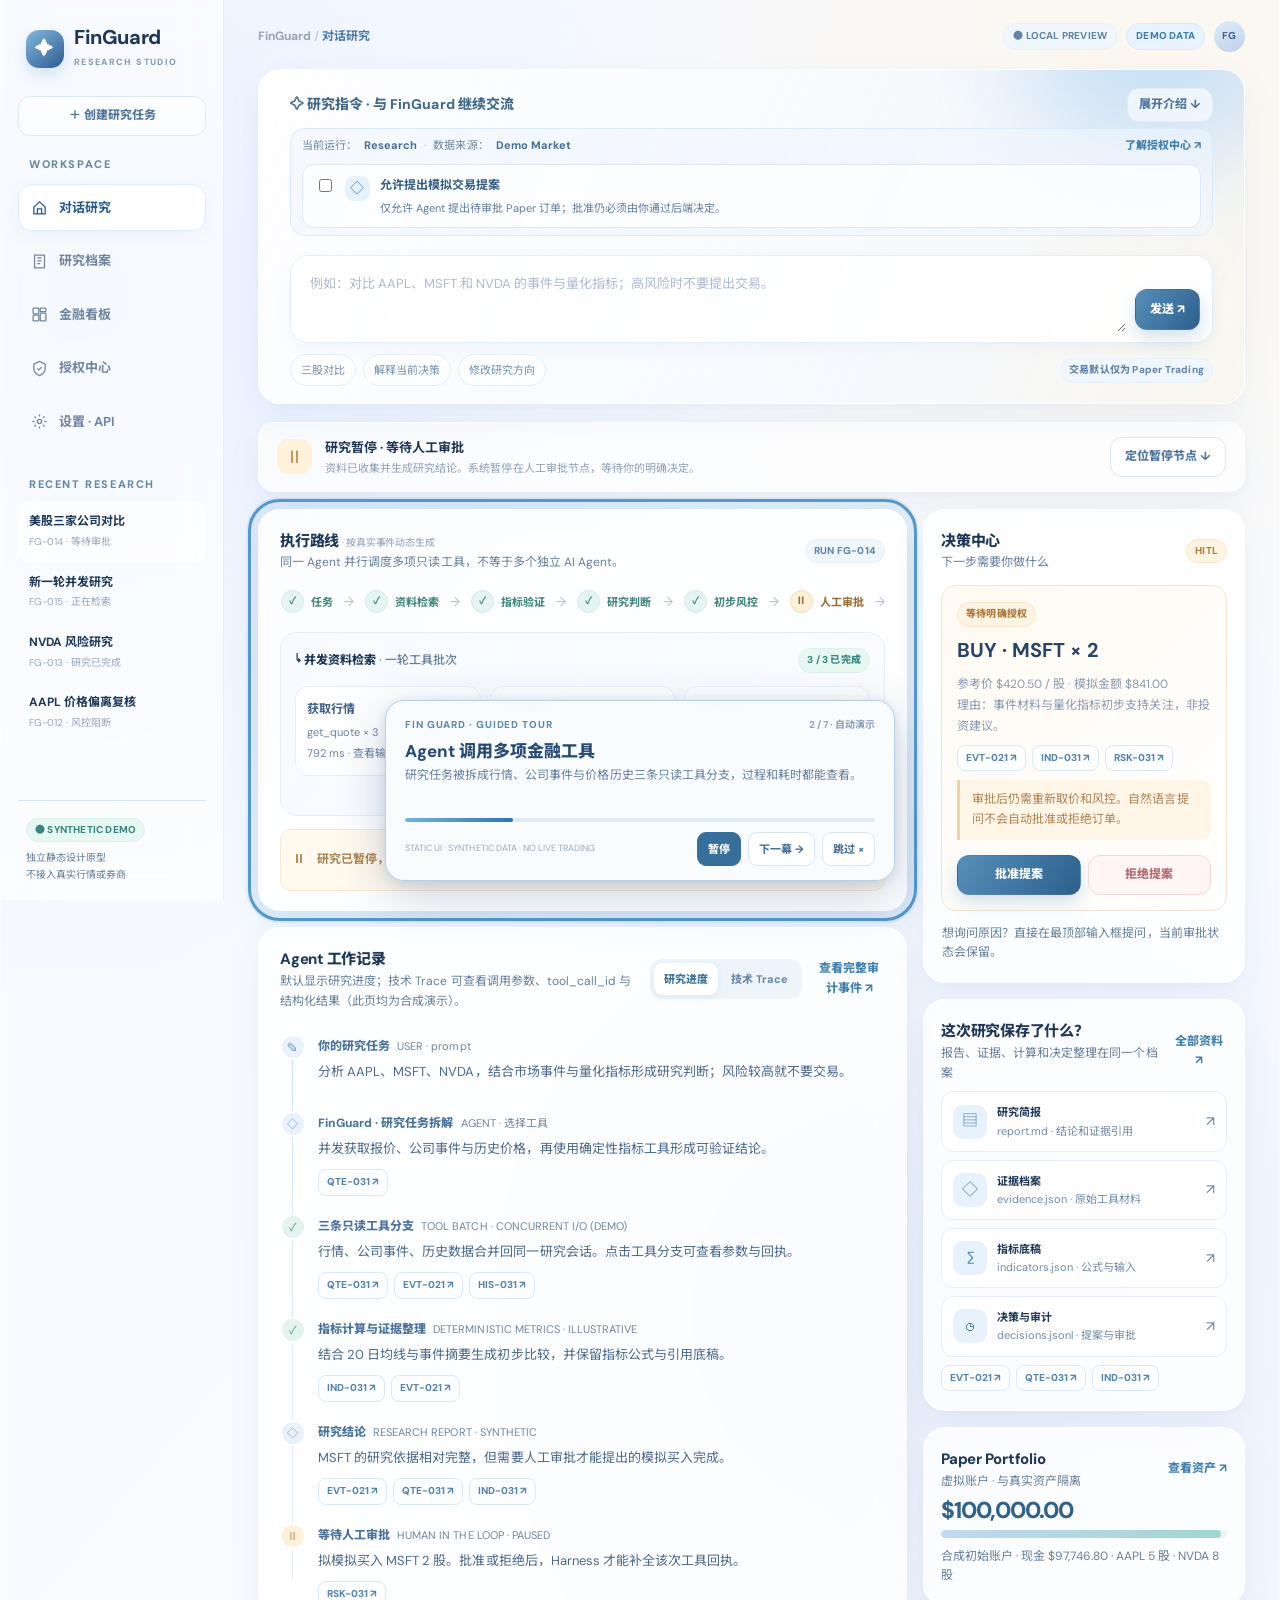
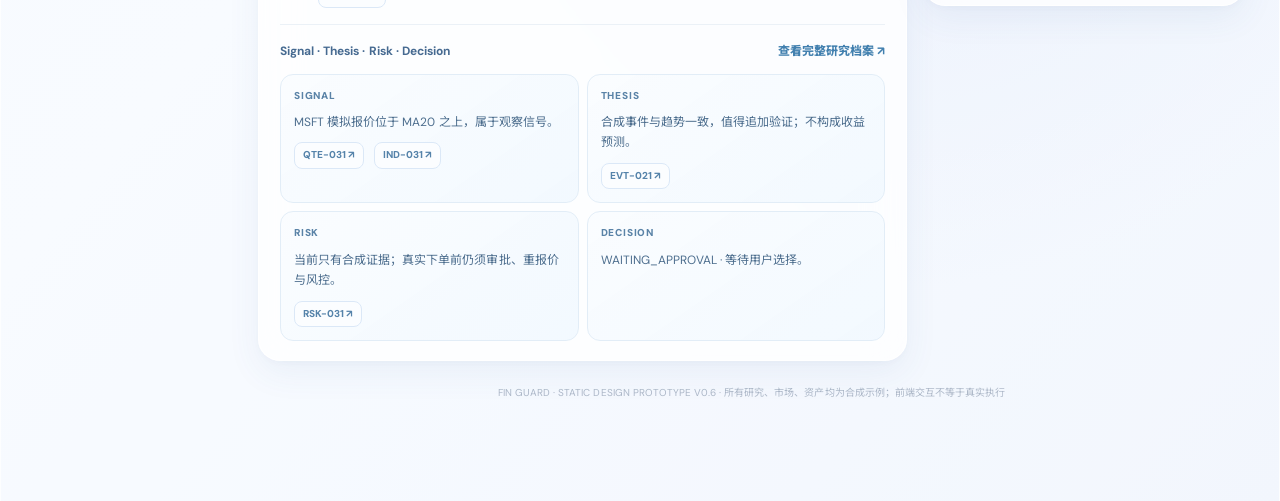
==== commit 2bf958e2: "Add guided recruiter walkthrough to original FinGuard UI" ====
--- a/docs/index.html
+++ b/docs/index.html
@@ -77,6 +77,7 @@
 .hero.collapsed .mode-info{margin-top:0}
 @media(max-width:670px){.hero.collapsed{padding-top:14px;padding-bottom:14px}.hero.collapsed .compose{margin:10px 0 8px}.hero.collapsed .compose textarea{min-height:50px}.hero.collapsed .quick{display:none}.hero.collapsed .run-mode-wrap{padding:7px 9px}}
 </style>
+<link rel="stylesheet" href="assets/auto-tour.css"/>
 </head>
 <body>
 <div class="app">
@@ -627,4 +628,5 @@
 </script>
 
 
+<script src="assets/auto-tour.js" defer></script>
 </body></html>
--- a/docs/assets/auto-tour.css
+++ b/docs/assets/auto-tour.css
@@ -0,0 +1,23 @@
+/* FinGuard HR walkthrough: overlays existing Research Studio without changing its layout. */
+.fg-tour-panel{position:fixed;z-index:170;bottom:19px;left:50%;transform:translateX(-50%);width:min(510px,calc(100vw - 26px));padding:16px 19px 14px;background:rgba(249,252,255,.96);border:1px solid rgba(157,190,223,.72);border-radius:19px;box-shadow:0 14px 48px rgba(38,77,116,.24),0 2px 11px rgba(51,96,139,.13);backdrop-filter:blur(22px);color:#274b72;font-family:'DM Sans','Noto Sans SC',sans-serif;transition:opacity .22s ease}
+.fg-tour-panel[hidden]{display:none!important}
+.fg-tour-panel .fg-tour-top{display:flex;align-items:center;justify-content:space-between;gap:14px}
+.fg-tour-panel .fg-tour-kicker{font-size:10px;font-weight:800;letter-spacing:.9px;color:#5f89ab}
+.fg-tour-panel .fg-tour-counter{font-size:10px;color:#8ba0b7;font-weight:700;white-space:nowrap}
+.fg-tour-panel h2{margin:6px 0 4px;line-height:1.3;font-weight:800;font-size:17px}
+.fg-tour-panel p{margin:0;color:#667f9d;line-height:1.6;font-size:12px;min-height:39px}
+.fg-tour-track{height:4px;border-radius:99px;background:#deebf5;margin-top:13px;overflow:hidden}
+.fg-tour-fill{height:100%;width:0;background:linear-gradient(90deg,#6fb5df,#3075af);border-radius:99px;transition:width .16s linear}
+.fg-tour-footer{display:flex;align-items:center;justify-content:space-between;gap:12px;margin-top:10px}
+.fg-tour-disclaimer{font-size:9px;color:#94a9bc;line-height:1.3}
+.fg-tour-actions{display:flex;align-items:center;gap:7px}
+.fg-tour-actions button,.fg-tour-reopen{border:1px solid #d6e4f3;border-radius:9px;background:#fff;color:#457197;font-weight:750;font-size:11px;padding:7px 10px;cursor:pointer;white-space:nowrap;transition:background .18s}
+.fg-tour-actions button:hover,.fg-tour-reopen:hover{background:#eaf5fe}
+.fg-tour-actions .fg-tour-primary{background:#376f9b;color:#fff;border-color:#376f9b}
+.fg-tour-actions .fg-tour-primary:hover{background:#285c85}
+.fg-tour-reopen{position:fixed;z-index:155;bottom:20px;right:20px;box-shadow:0 6px 22px #2a588d22;display:none;padding:10px 14px}
+.fg-tour-reopen.fg-visible{display:block}
+.fg-tour-spotlight{position:relative!important;outline:3px solid rgba(67,140,199,.88)!important;outline-offset:7px!important;box-shadow:0 0 0 12px rgba(66,144,207,.10),0 10px 35px rgba(64,122,183,.12)!important;transition:outline .25s ease,box-shadow .25s ease;scroll-margin-top:42px;scroll-margin-bottom:185px}
+.fg-tour-panel button:focus-visible,.fg-tour-reopen:focus-visible{outline:3px solid #88bbe8;outline-offset:2px}
+@media(max-width:650px){.fg-tour-panel{bottom:74px;padding:13px 15px 12px;border-radius:16px}.fg-tour-panel h2{font-size:15px}.fg-tour-panel p{font-size:11px;min-height:50px}.fg-tour-disclaimer{display:none}.fg-tour-reopen{bottom:76px;right:12px}}
+@media(prefers-reduced-motion:reduce){.fg-tour-panel,.fg-tour-fill,.fg-tour-spotlight{transition:none!important}}
